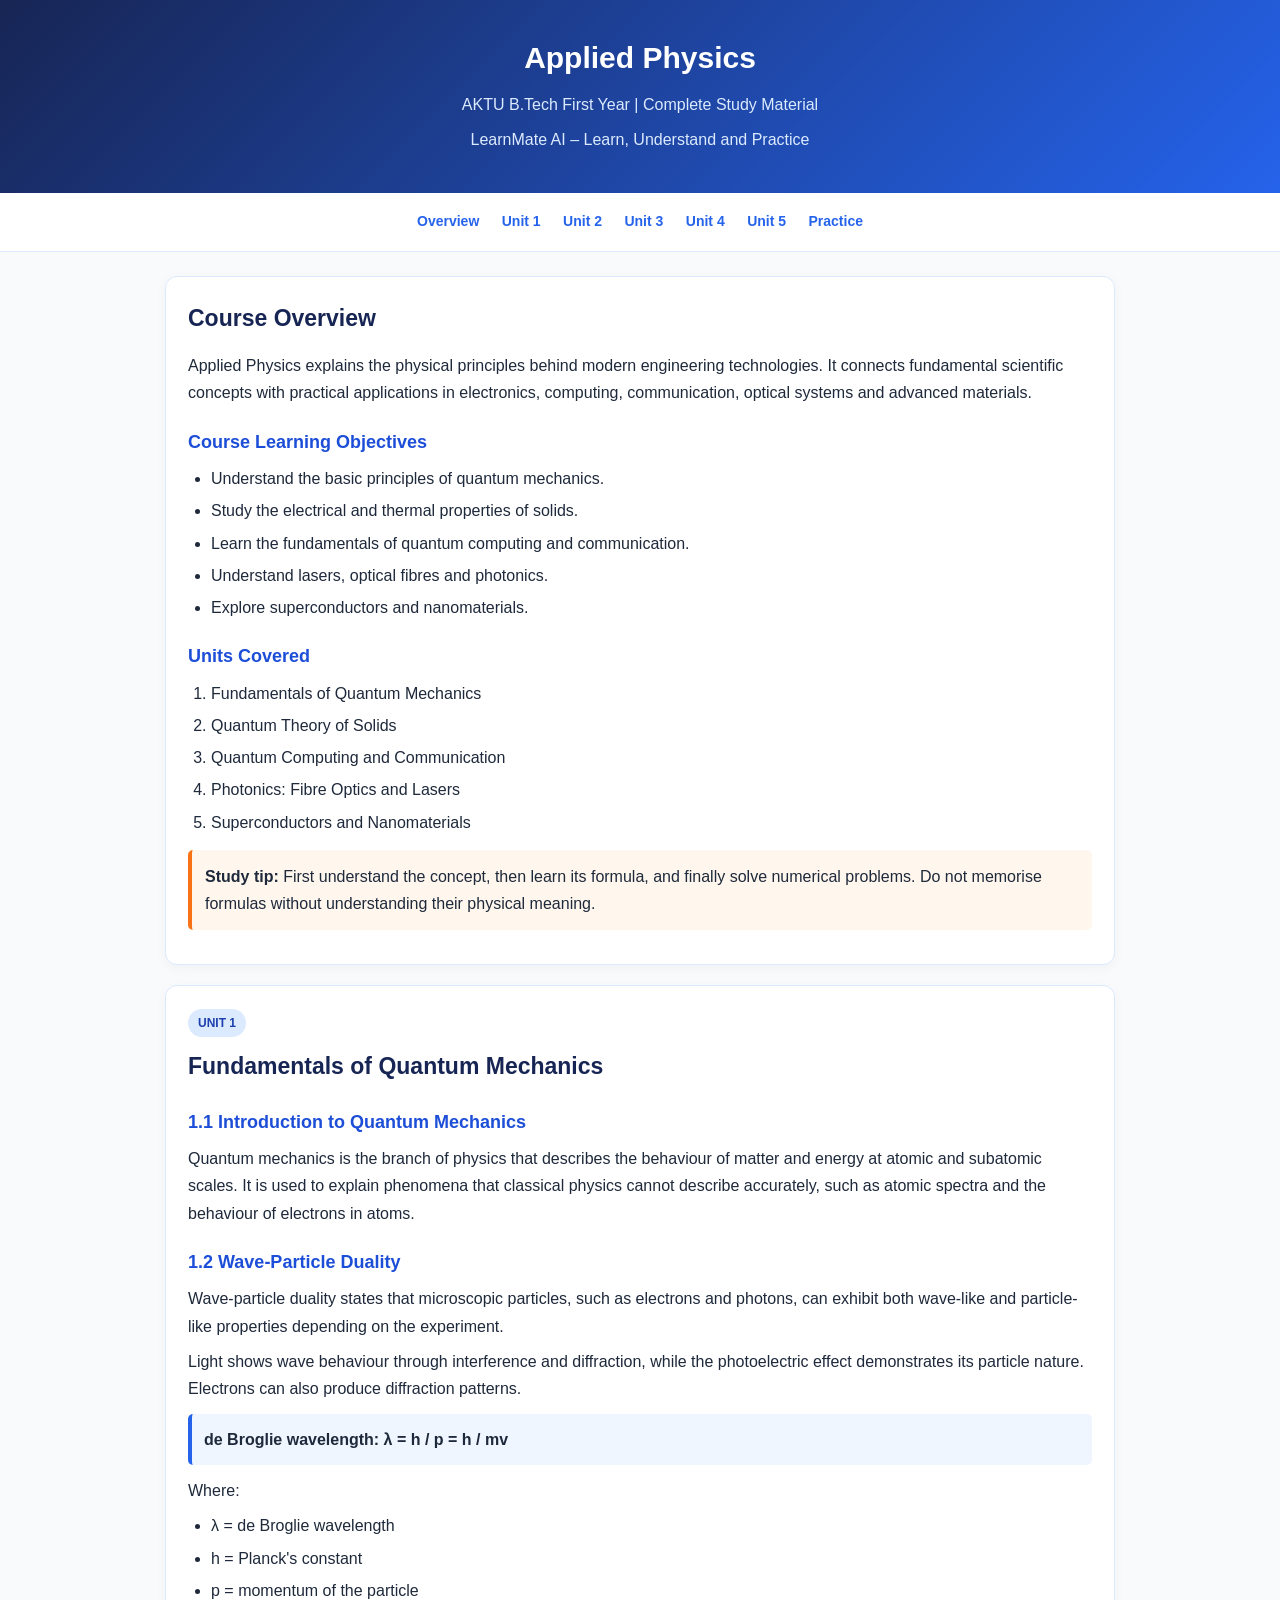
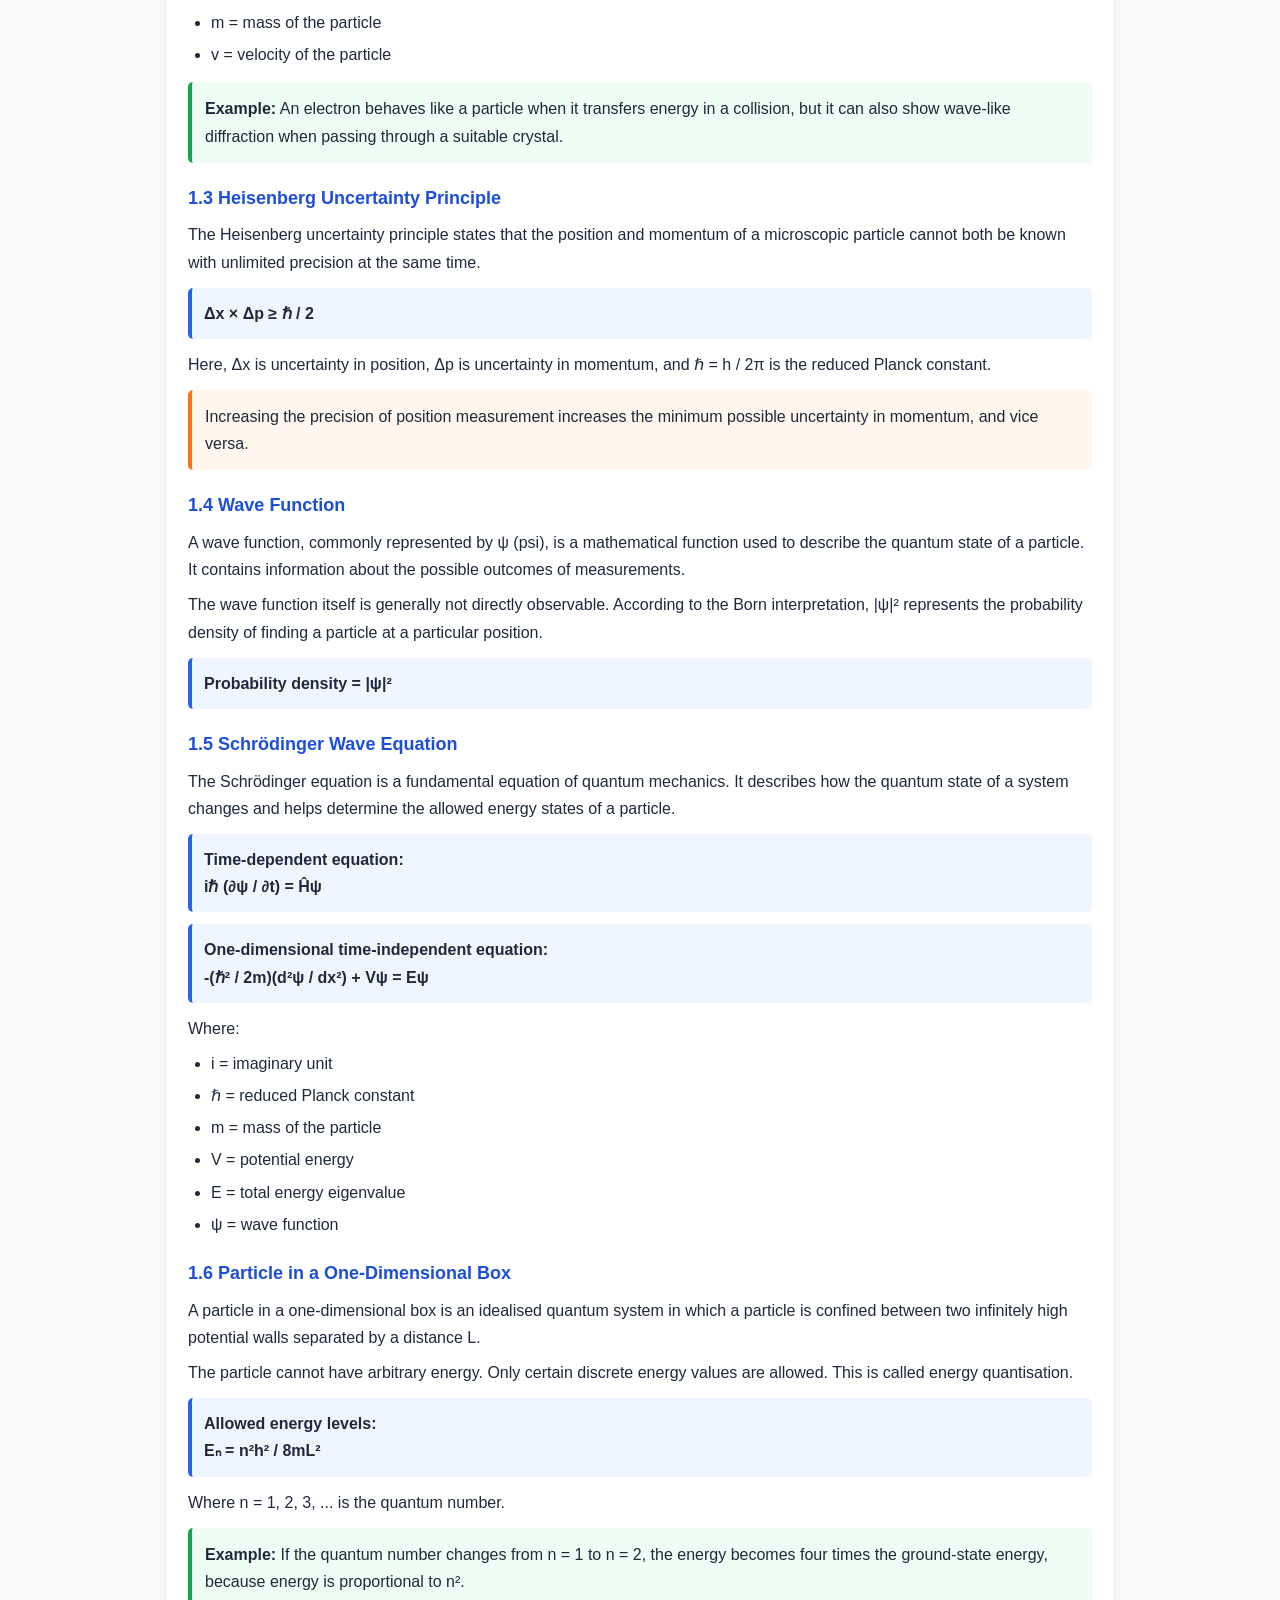
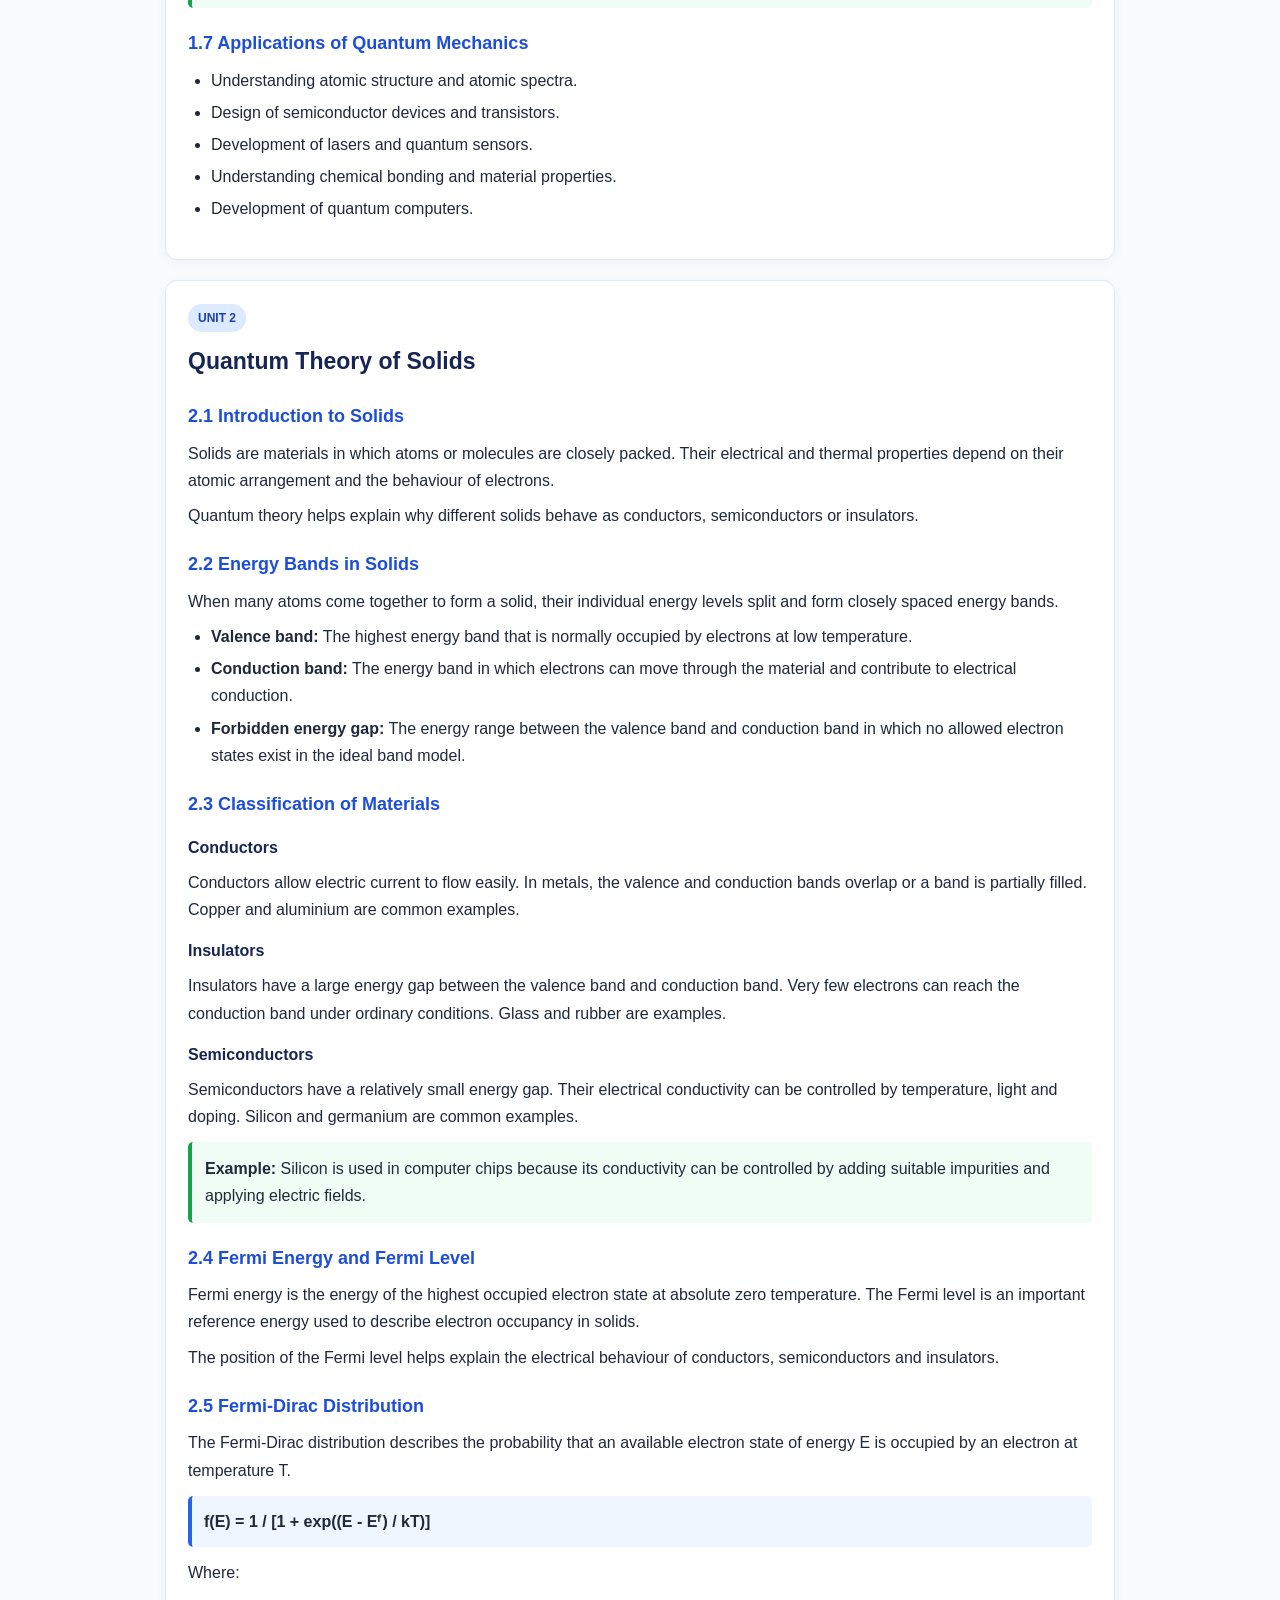
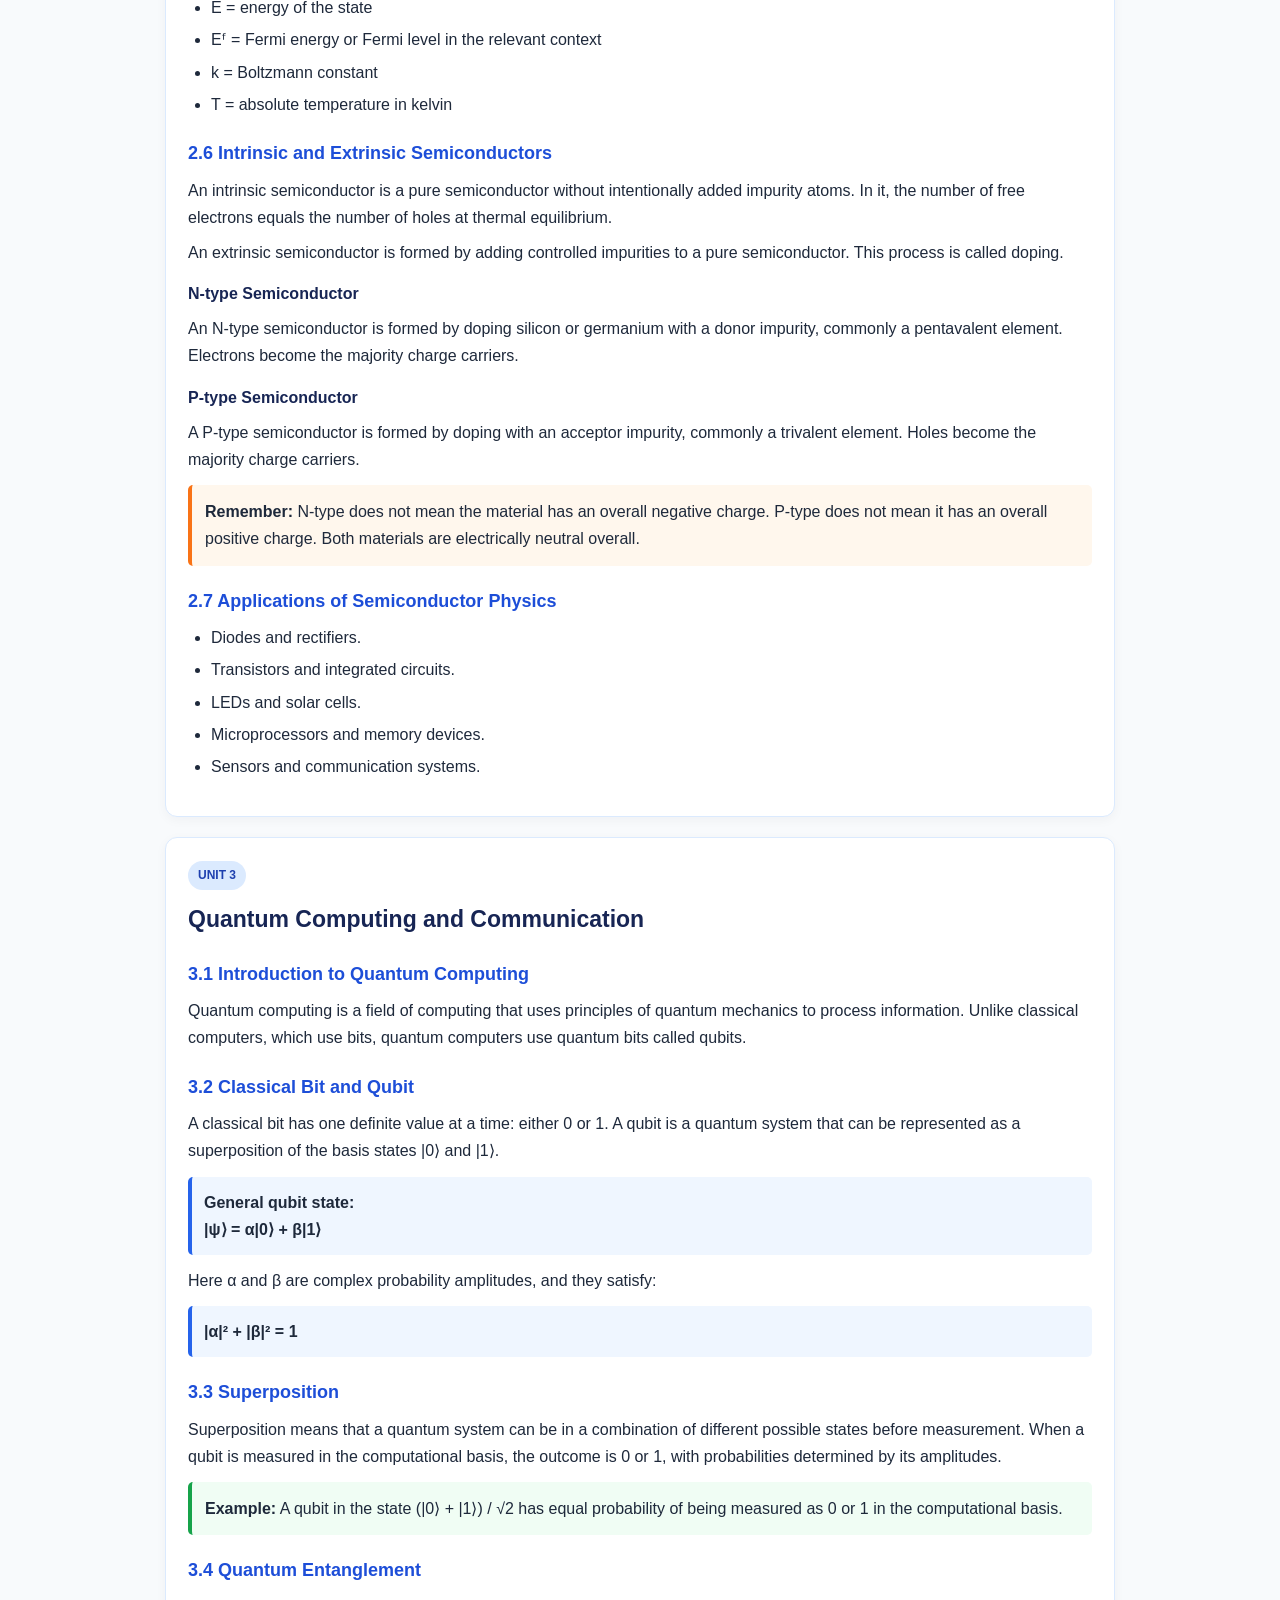
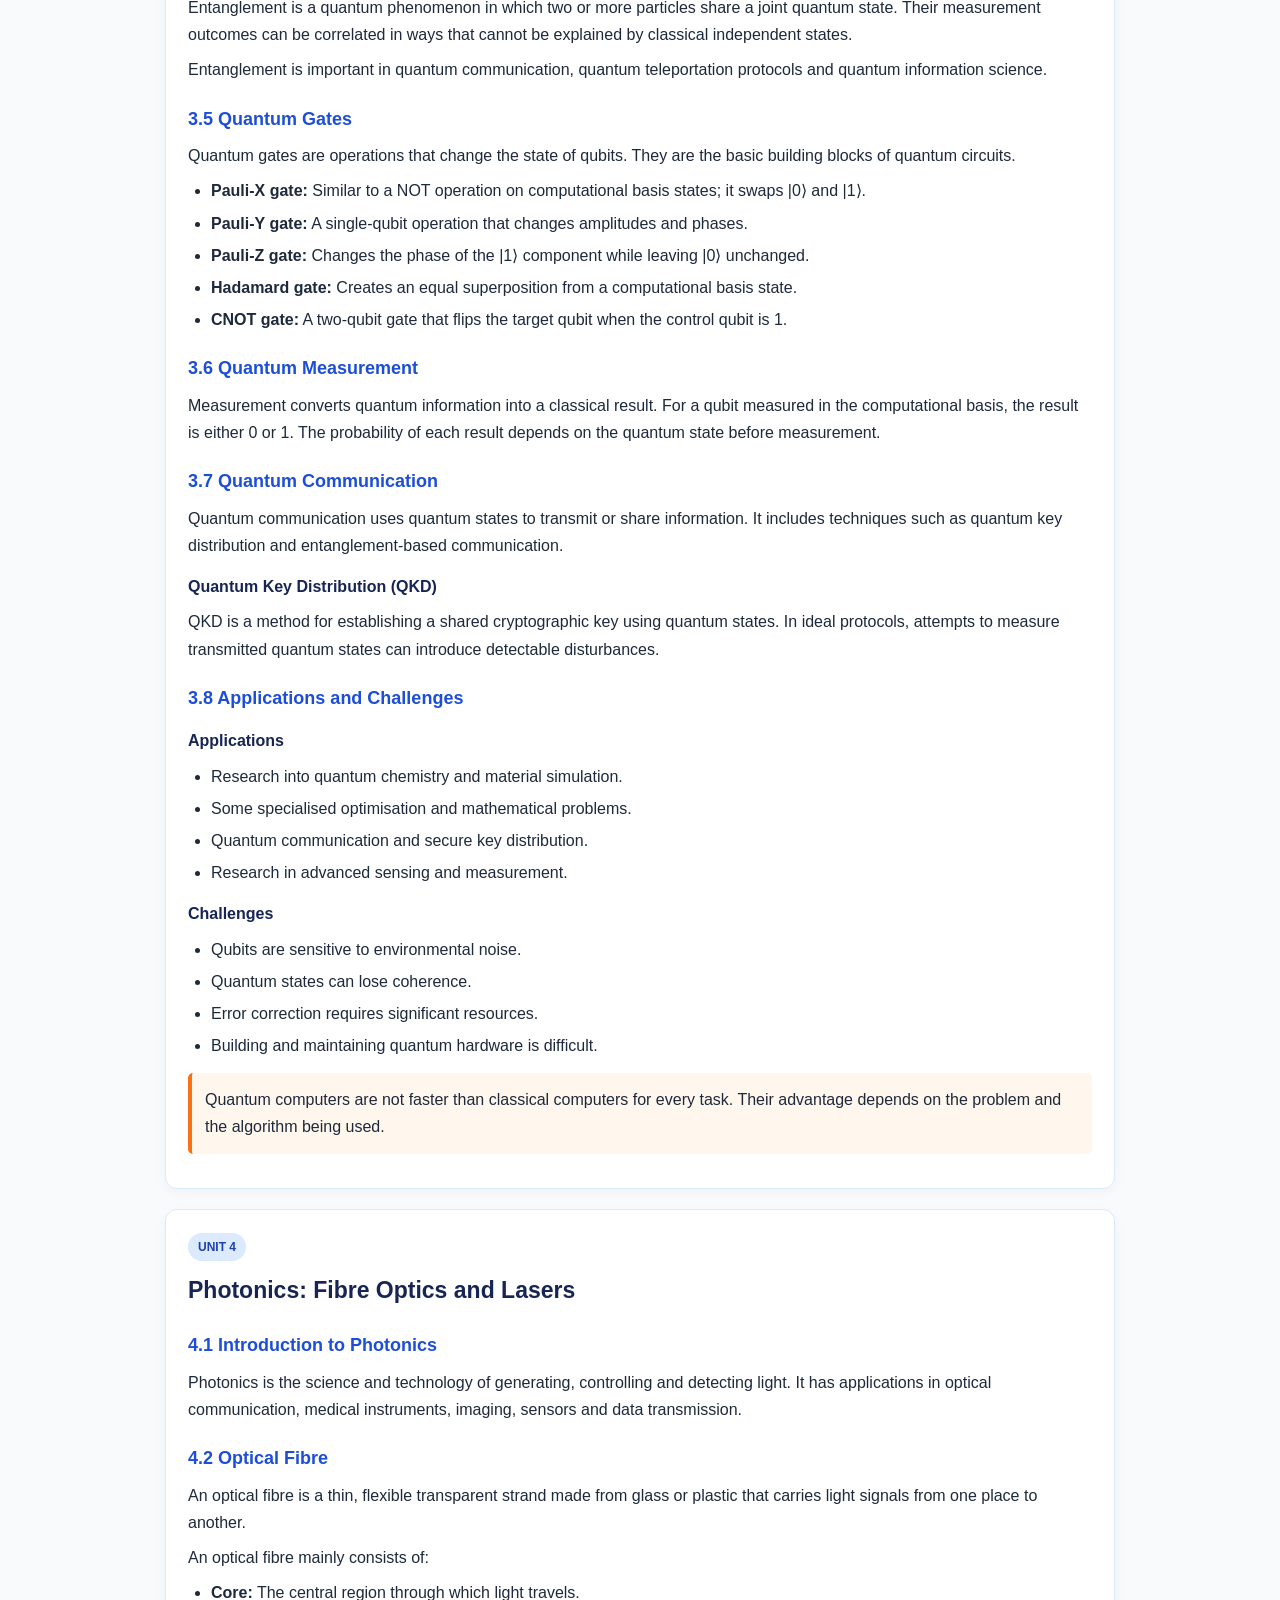
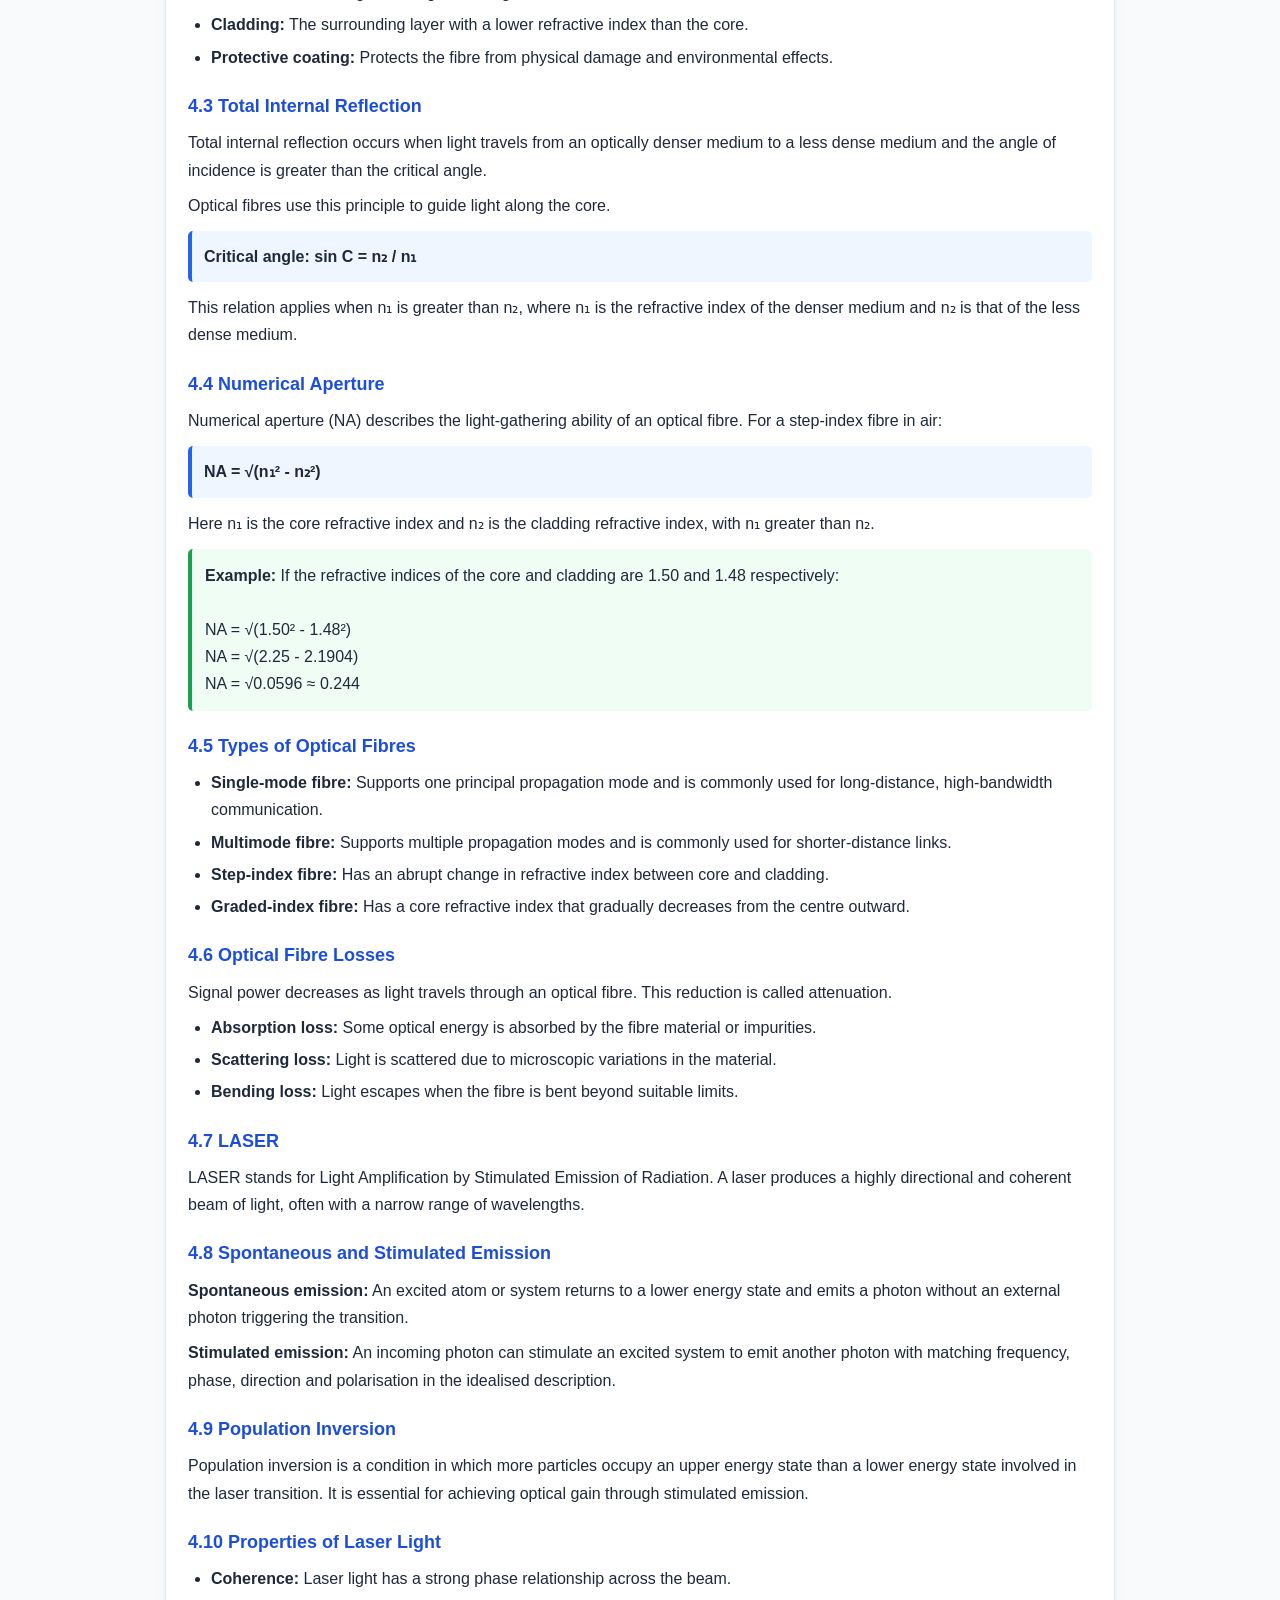
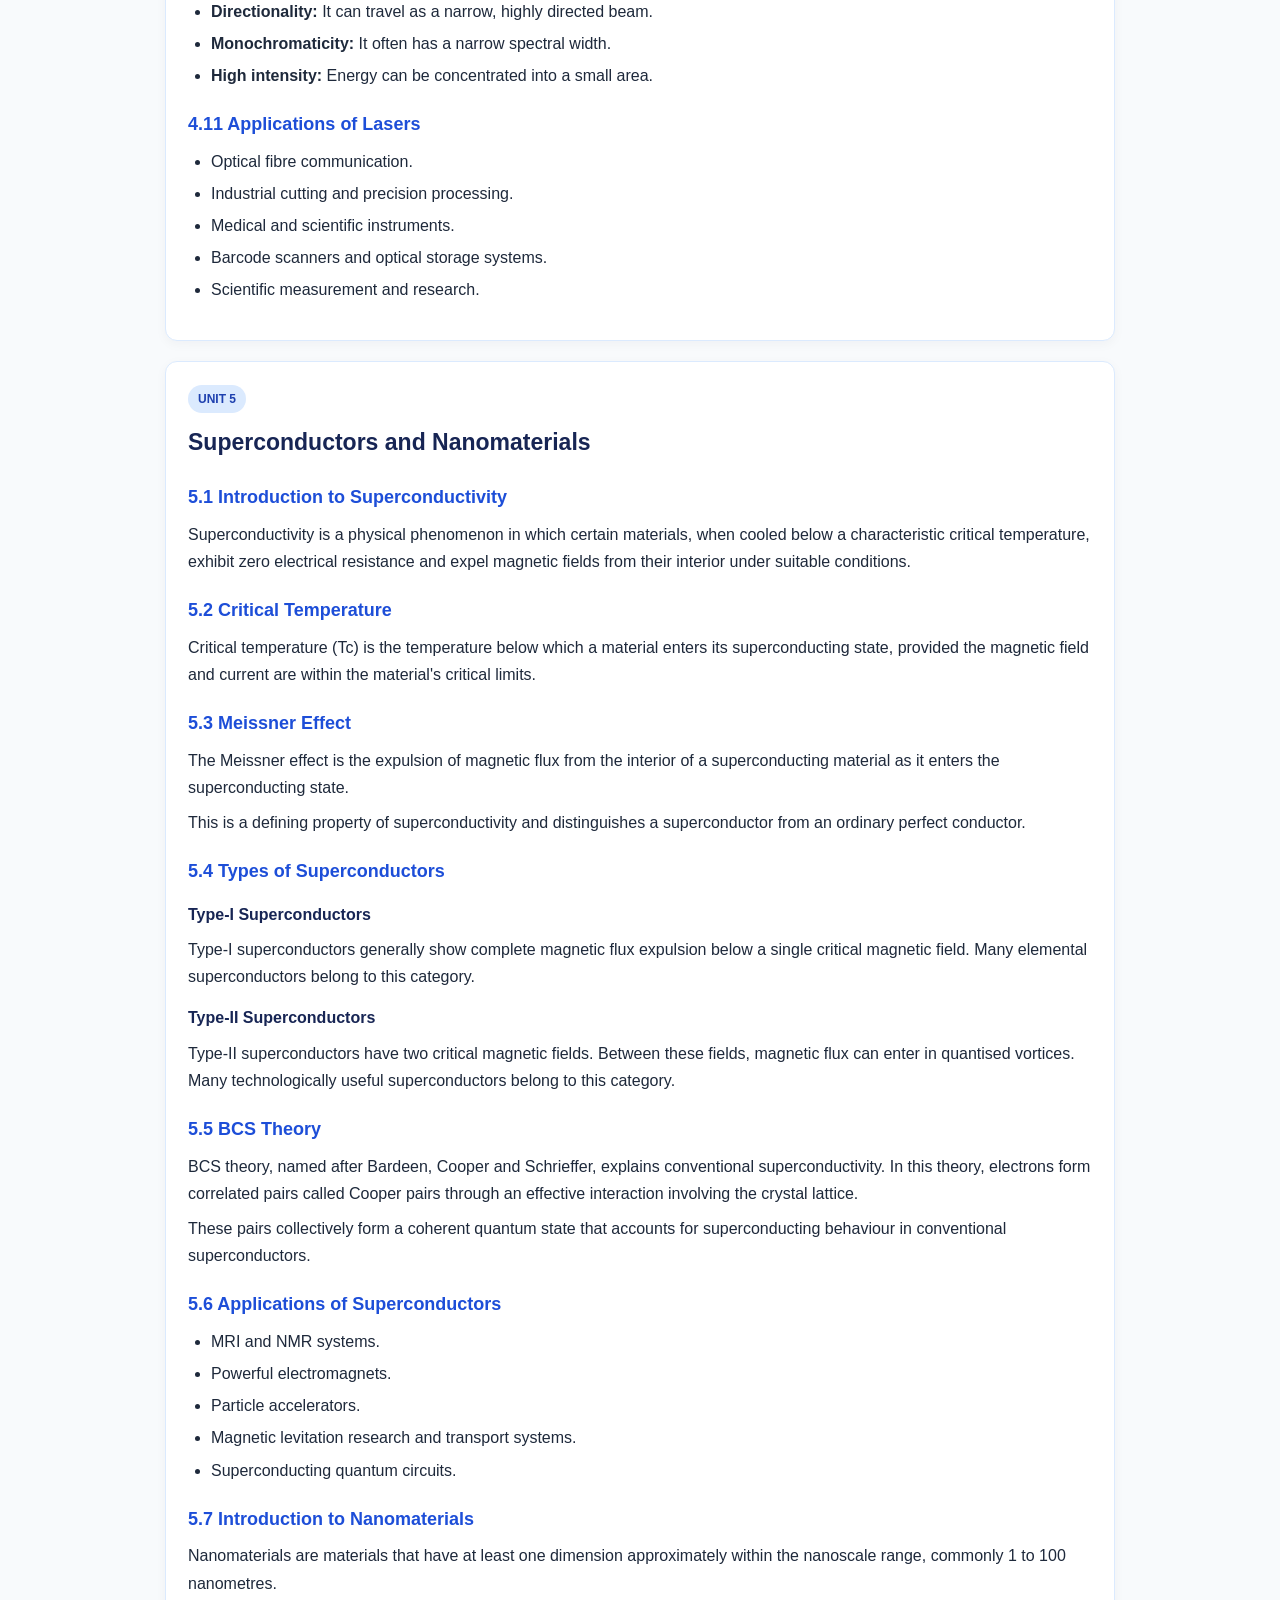
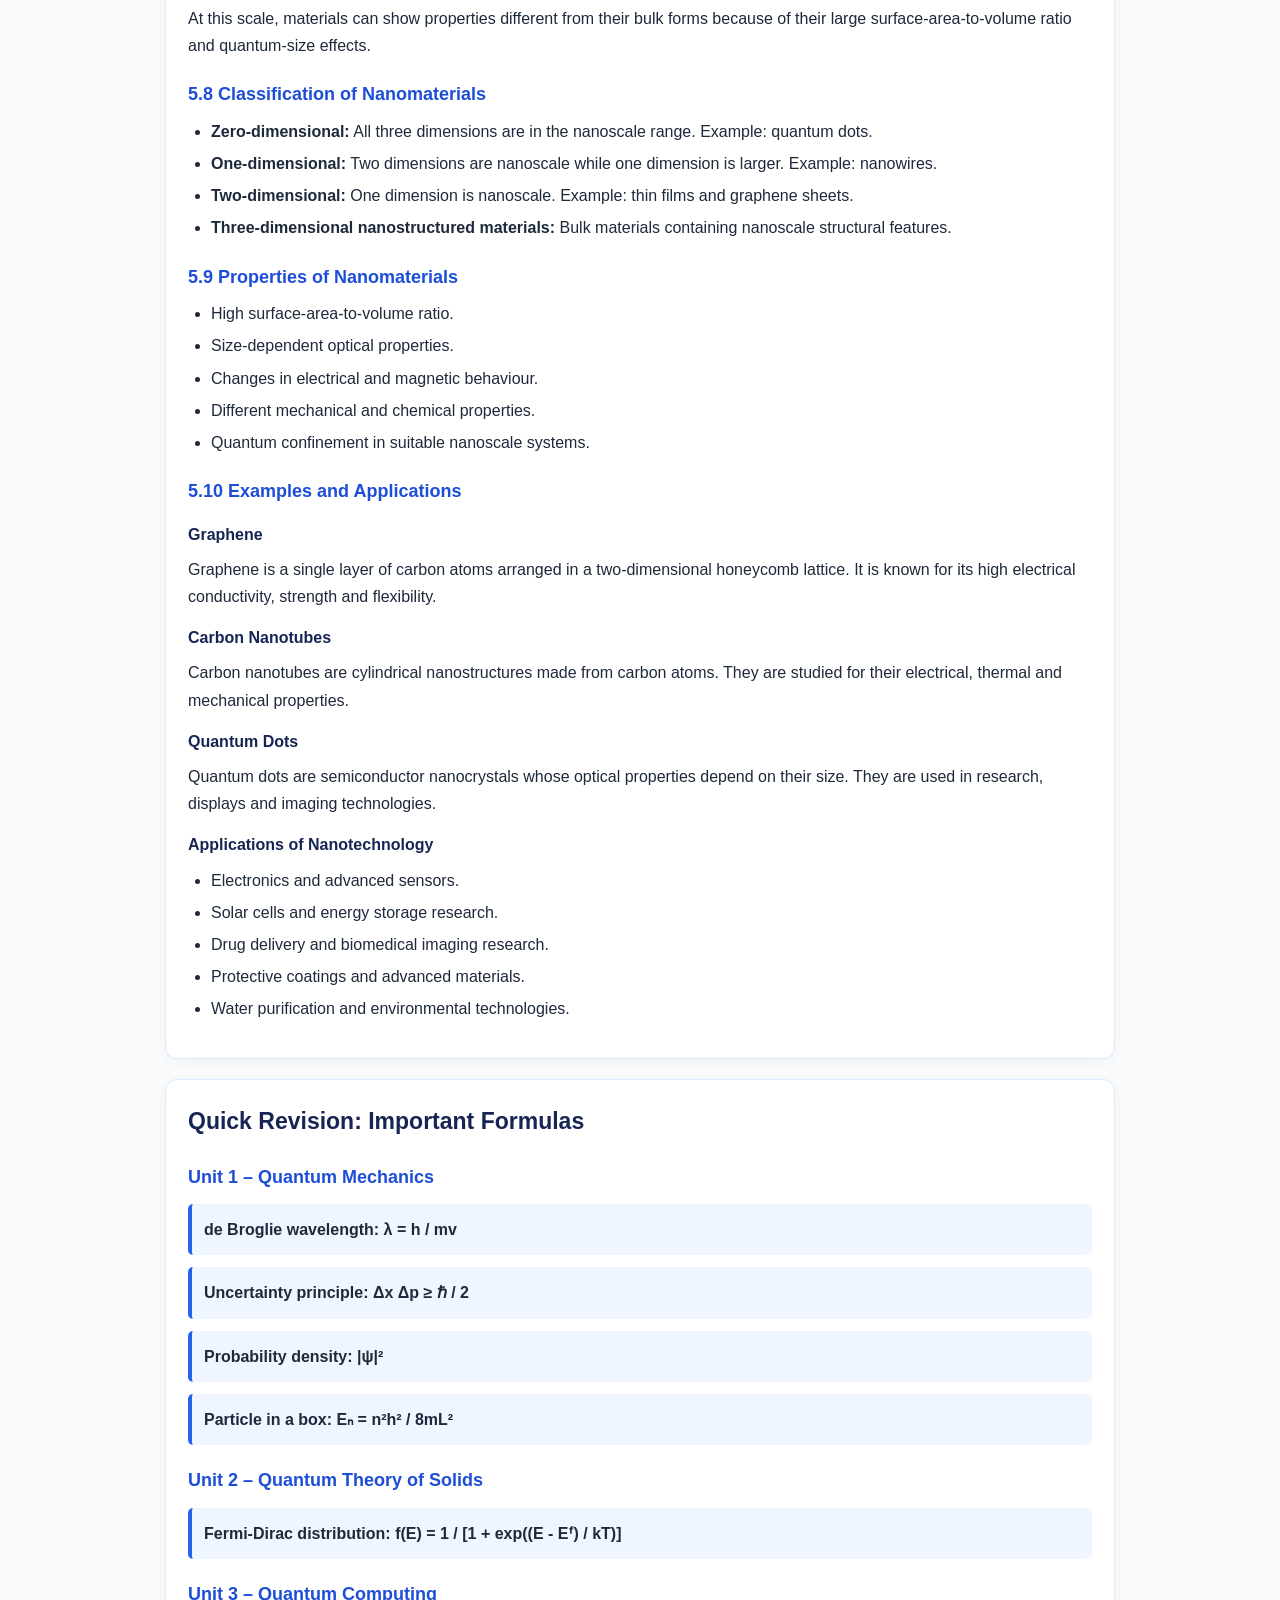
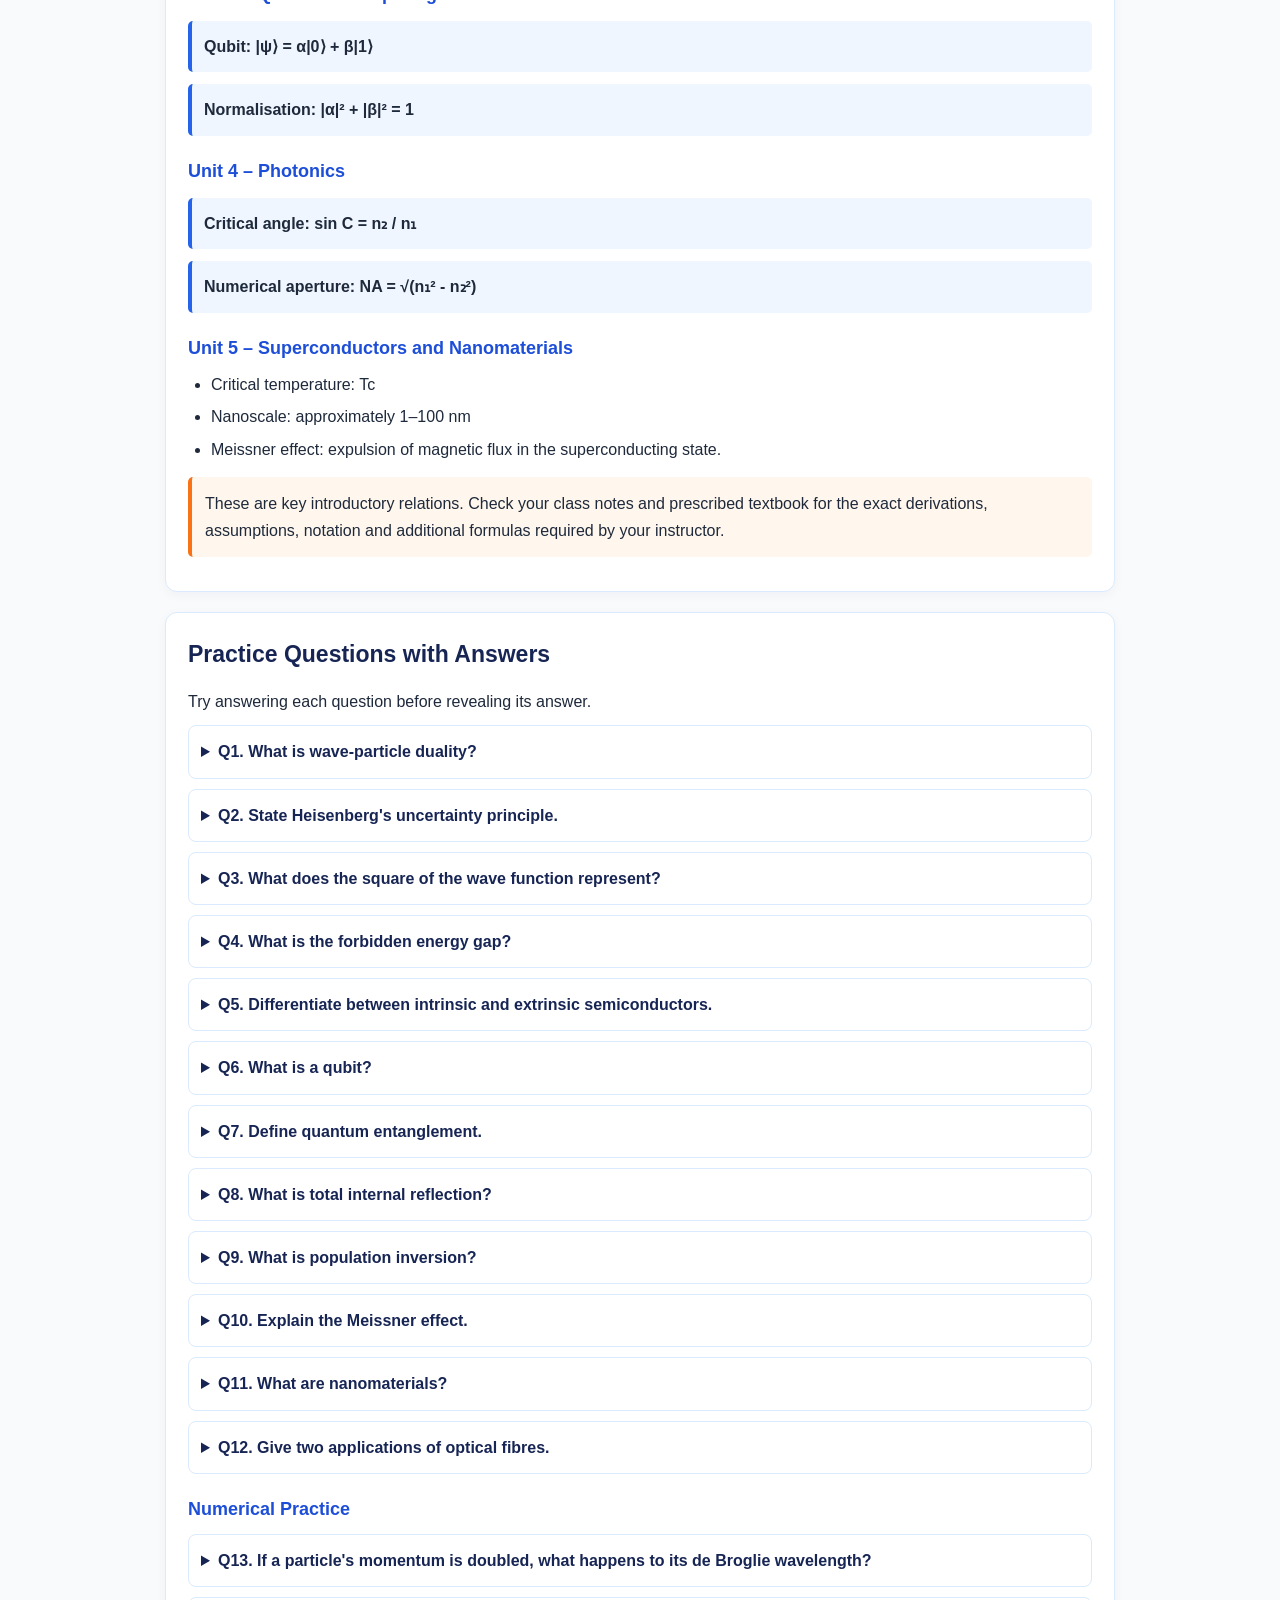
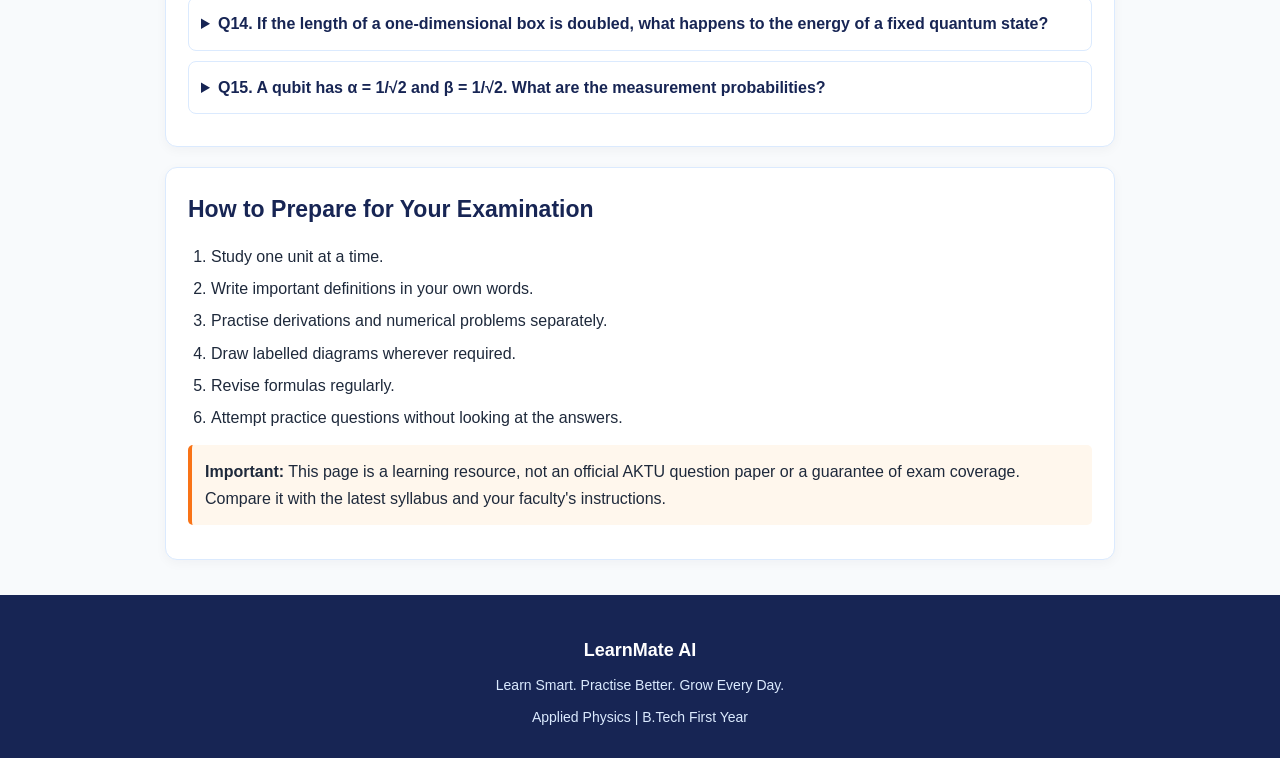
==== applied.physics.html @ 8aa753a4 "applied-physics.html" ====
<!DOCTYPE html>
<html lang="en">
<head>
<meta charset="UTF-8">
<meta name="viewport" content="width=device-width, initial-scale=1.0">
<meta name="description" content="Complete AKTU B.Tech Applied Physics study material for LearnMate AI.">
<title>Applied Physics | LearnMate AI</title>

<style>
:root {
  --primary: #2563eb;
  --dark: #172554;
  --light: #eff6ff;
  --text: #1e293b;
  --muted: #64748b;
  --border: #dbeafe;
  --white: #ffffff;
}

* {
  margin: 0;
  padding: 0;
  box-sizing: border-box;
}

body {
  font-family: Arial, Helvetica, sans-serif;
  background: #f8fafc;
  color: var(--text);
  line-height: 1.7;
}

header {
  background: linear-gradient(135deg, #172554, #2563eb);
  color: white;
  padding: 32px 18px;
  text-align: center;
}

header h1 {
  font-size: 30px;
  margin-bottom: 8px;
}

header p {
  color: #dbeafe;
}

nav {
  background: white;
  padding: 12px;
  text-align: center;
  border-bottom: 1px solid var(--border);
  position: sticky;
  top: 0;
  z-index: 10;
}

nav a {
  display: inline-block;
  color: var(--primary);
  text-decoration: none;
  font-weight: bold;
  margin: 5px 9px;
  font-size: 14px;
}

.container {
  width: 92%;
  max-width: 950px;
  margin: 24px auto;
}

.intro, .unit, .revision, .practice {
  background: white;
  padding: 22px;
  margin-bottom: 20px;
  border: 1px solid var(--border);
  border-radius: 12px;
  box-shadow: 0 3px 12px rgba(15, 23, 42, 0.04);
}

h2 {
  color: var(--dark);
  margin-bottom: 14px;
  font-size: 23px;
}

h3 {
  color: #1d4ed8;
  margin: 20px 0 8px;
  font-size: 18px;
}

h4 {
  color: var(--dark);
  margin: 14px 0 6px;
}

p {
  margin: 8px 0;
}

ul, ol {
  padding-left: 23px;
  margin: 8px 0 14px;
}

li {
  margin-bottom: 5px;
}

.formula {
  background: var(--light);
  border-left: 4px solid var(--primary);
  padding: 12px;
  margin: 12px 0;
  border-radius: 5px;
  font-weight: bold;
  overflow-wrap: anywhere;
}

.example {
  background: #f0fdf4;
  border-left: 4px solid #16a34a;
  padding: 13px;
  margin: 12px 0;
  border-radius: 5px;
}

.note {
  background: #fff7ed;
  border-left: 4px solid #f97316;
  padding: 13px;
  margin: 12px 0;
  border-radius: 5px;
}

.unit-tag {
  display: inline-block;
  background: #dbeafe;
  color: #1e40af;
  padding: 4px 10px;
  border-radius: 20px;
  font-size: 12px;
  font-weight: bold;
  margin-bottom: 10px;
}

details {
  border: 1px solid var(--border);
  border-radius: 8px;
  padding: 12px;
  margin: 10px 0;
  background: #fff;
}

summary {
  cursor: pointer;
  font-weight: bold;
  color: var(--dark);
}

button {
  background: var(--primary);
  color: white;
  border: none;
  padding: 10px 15px;
  border-radius: 7px;
  cursor: pointer;
  margin: 7px 0;
  font-weight: bold;
}

button:hover {
  background: #1d4ed8;
}

.answer {
  display: none;
  background: #f0fdf4;
  padding: 10px;
  border-radius: 6px;
  margin-top: 8px;
}

footer {
  background: var(--dark);
  color: white;
  text-align: center;
  padding: 20px;
  margin-top: 35px;
}

footer p {
  color: #dbeafe;
  font-size: 14px;
}

@media (max-width: 600px) {
  header h1 {
    font-size: 25px;
  }

  .container {
    width: 94%;
  }

  .intro, .unit, .revision, .practice {
    padding: 16px;
  }

  h2 {
    font-size: 20px;
  }

  nav a {
    font-size: 12px;
    margin: 4px;
  }
}
</style>
</head>

<body>

<header>
  <h1>Applied Physics</h1>
  <p>AKTU B.Tech First Year | Complete Study Material</p>
  <p>LearnMate AI – Learn, Understand and Practice</p>
</header>

<nav>
  <a href="#overview">Overview</a>
  <a href="#unit1">Unit 1</a>
  <a href="#unit2">Unit 2</a>
  <a href="#unit3">Unit 3</a>
  <a href="#unit4">Unit 4</a>
  <a href="#unit5">Unit 5</a>
  <a href="#practice">Practice</a>
</nav>

<main class="container">

<section class="intro" id="overview">
  <h2>Course Overview</h2>
  <p>
    Applied Physics explains the physical principles behind modern
    engineering technologies. It connects fundamental scientific
    concepts with practical applications in electronics, computing,
    communication, optical systems and advanced materials.
  </p>

  <h3>Course Learning Objectives</h3>
  <ul>
    <li>Understand the basic principles of quantum mechanics.</li>
    <li>Study the electrical and thermal properties of solids.</li>
    <li>Learn the fundamentals of quantum computing and communication.</li>
    <li>Understand lasers, optical fibres and photonics.</li>
    <li>Explore superconductors and nanomaterials.</li>
  </ul>

  <h3>Units Covered</h3>
  <ol>
    <li>Fundamentals of Quantum Mechanics</li>
    <li>Quantum Theory of Solids</li>
    <li>Quantum Computing and Communication</li>
    <li>Photonics: Fibre Optics and Lasers</li>
    <li>Superconductors and Nanomaterials</li>
  </ol>

  <div class="note">
    <strong>Study tip:</strong> First understand the concept, then learn
    its formula, and finally solve numerical problems. Do not memorise
    formulas without understanding their physical meaning.
  </div>
</section>

<!-- UNIT 1 -->
<section class="unit" id="unit1">
  <span class="unit-tag">UNIT 1</span>
  <h2>Fundamentals of Quantum Mechanics</h2>

  <h3>1.1 Introduction to Quantum Mechanics</h3>
  <p>
    Quantum mechanics is the branch of physics that describes the
    behaviour of matter and energy at atomic and subatomic scales.
    It is used to explain phenomena that classical physics cannot
    describe accurately, such as atomic spectra and the behaviour
    of electrons in atoms.
  </p>

  <h3>1.2 Wave-Particle Duality</h3>
  <p>
    Wave-particle duality states that microscopic particles, such as
    electrons and photons, can exhibit both wave-like and particle-like
    properties depending on the experiment.
  </p>
  <p>
    Light shows wave behaviour through interference and diffraction,
    while the photoelectric effect demonstrates its particle nature.
    Electrons can also produce diffraction patterns.
  </p>

  <div class="formula">
    de Broglie wavelength: λ = h / p = h / mv
  </div>
  <p>Where:</p>
  <ul>
    <li>λ = de Broglie wavelength</li>
    <li>h = Planck's constant</li>
    <li>p = momentum of the particle</li>
    <li>m = mass of the particle</li>
    <li>v = velocity of the particle</li>
  </ul>

  <div class="example">
    <strong>Example:</strong> An electron behaves like a particle when
    it transfers energy in a collision, but it can also show wave-like
    diffraction when passing through a suitable crystal.
  </div>

  <h3>1.3 Heisenberg Uncertainty Principle</h3>
  <p>
    The Heisenberg uncertainty principle states that the position and
    momentum of a microscopic particle cannot both be known with
    unlimited precision at the same time.
  </p>

  <div class="formula">
    Δx × Δp ≥ ℏ / 2
  </div>
  <p>
    Here, Δx is uncertainty in position, Δp is uncertainty in momentum,
    and ℏ = h / 2π is the reduced Planck constant.
  </p>

  <div class="note">
    Increasing the precision of position measurement increases the
    minimum possible uncertainty in momentum, and vice versa.
  </div>

  <h3>1.4 Wave Function</h3>
  <p>
    A wave function, commonly represented by ψ (psi), is a mathematical
    function used to describe the quantum state of a particle.
    It contains information about the possible outcomes of measurements.
  </p>
  <p>
    The wave function itself is generally not directly observable.
    According to the Born interpretation, |ψ|² represents the
    probability density of finding a particle at a particular position.
  </p>

  <div class="formula">
    Probability density = |ψ|²
  </div>

  <h3>1.5 Schrödinger Wave Equation</h3>
  <p>
    The Schrödinger equation is a fundamental equation of quantum
    mechanics. It describes how the quantum state of a system changes
    and helps determine the allowed energy states of a particle.
  </p>

  <div class="formula">
    Time-dependent equation:<br>
    iℏ (∂ψ / ∂t) = Ĥψ
  </div>

  <div class="formula">
    One-dimensional time-independent equation:<br>
    -(ℏ² / 2m)(d²ψ / dx²) + Vψ = Eψ
  </div>

  <p>Where:</p>
  <ul>
    <li>i = imaginary unit</li>
    <li>ℏ = reduced Planck constant</li>
    <li>m = mass of the particle</li>
    <li>V = potential energy</li>
    <li>E = total energy eigenvalue</li>
    <li>ψ = wave function</li>
  </ul>

  <h3>1.6 Particle in a One-Dimensional Box</h3>
  <p>
    A particle in a one-dimensional box is an idealised quantum system
    in which a particle is confined between two infinitely high
    potential walls separated by a distance L.
  </p>
  <p>
    The particle cannot have arbitrary energy. Only certain discrete
    energy values are allowed. This is called energy quantisation.
  </p>

  <div class="formula">
    Allowed energy levels:<br>
    Eₙ = n²h² / 8mL²
  </div>
  <p>Where n = 1, 2, 3, ... is the quantum number.</p>

  <div class="example">
    <strong>Example:</strong> If the quantum number changes from n = 1
    to n = 2, the energy becomes four times the ground-state energy,
    because energy is proportional to n².
  </div>

  <h3>1.7 Applications of Quantum Mechanics</h3>
  <ul>
    <li>Understanding atomic structure and atomic spectra.</li>
    <li>Design of semiconductor devices and transistors.</li>
    <li>Development of lasers and quantum sensors.</li>
    <li>Understanding chemical bonding and material properties.</li>
    <li>Development of quantum computers.</li>
  </ul>
</section>

<!-- UNIT 2 -->
<section class="unit" id="unit2">
  <span class="unit-tag">UNIT 2</span>
  <h2>Quantum Theory of Solids</h2>

  <h3>2.1 Introduction to Solids</h3>
  <p>
    Solids are materials in which atoms or molecules are closely packed.
    Their electrical and thermal properties depend on their atomic
    arrangement and the behaviour of electrons.
  </p>
  <p>
    Quantum theory helps explain why different solids behave as
    conductors, semiconductors or insulators.
  </p>

  <h3>2.2 Energy Bands in Solids</h3>
  <p>
    When many atoms come together to form a solid, their individual
    energy levels split and form closely spaced energy bands.
  </p>
  <ul>
    <li><strong>Valence band:</strong> The highest energy band that is
      normally occupied by electrons at low temperature.</li>
    <li><strong>Conduction band:</strong> The energy band in which
      electrons can move through the material and contribute to
      electrical conduction.</li>
    <li><strong>Forbidden energy gap:</strong> The energy range between
      the valence band and conduction band in which no allowed electron
      states exist in the ideal band model.</li>
  </ul>

  <h3>2.3 Classification of Materials</h3>
  <h4>Conductors</h4>
  <p>
    Conductors allow electric current to flow easily. In metals,
    the valence and conduction bands overlap or a band is partially
    filled. Copper and aluminium are common examples.
  </p>

  <h4>Insulators</h4>
  <p>
    Insulators have a large energy gap between the valence band and
    conduction band. Very few electrons can reach the conduction band
    under ordinary conditions. Glass and rubber are examples.
  </p>

  <h4>Semiconductors</h4>
  <p>
    Semiconductors have a relatively small energy gap. Their electrical
    conductivity can be controlled by temperature, light and doping.
    Silicon and germanium are common examples.
  </p>

  <div class="example">
    <strong>Example:</strong> Silicon is used in computer chips because
    its conductivity can be controlled by adding suitable impurities
    and applying electric fields.
  </div>

  <h3>2.4 Fermi Energy and Fermi Level</h3>
  <p>
    Fermi energy is the energy of the highest occupied electron state
    at absolute zero temperature. The Fermi level is an important
    reference energy used to describe electron occupancy in solids.
  </p>
  <p>
    The position of the Fermi level helps explain the electrical
    behaviour of conductors, semiconductors and insulators.
  </p>

  <h3>2.5 Fermi-Dirac Distribution</h3>
  <p>
    The Fermi-Dirac distribution describes the probability that an
    available electron state of energy E is occupied by an electron
    at temperature T.
  </p>

  <div class="formula">
    f(E) = 1 / [1 + exp((E - Eᶠ) / kT)]
  </div>
  <p>Where:</p>
  <ul>
    <li>E = energy of the state</li>
    <li>Eᶠ = Fermi energy or Fermi level in the relevant context</li>
    <li>k = Boltzmann constant</li>
    <li>T = absolute temperature in kelvin</li>
  </ul>

  <h3>2.6 Intrinsic and Extrinsic Semiconductors</h3>
  <p>
    An intrinsic semiconductor is a pure semiconductor without
    intentionally added impurity atoms. In it, the number of free
    electrons equals the number of holes at thermal equilibrium.
  </p>
  <p>
    An extrinsic semiconductor is formed by adding controlled
    impurities to a pure semiconductor. This process is called doping.
  </p>

  <h4>N-type Semiconductor</h4>
  <p>
    An N-type semiconductor is formed by doping silicon or germanium
    with a donor impurity, commonly a pentavalent element. Electrons
    become the majority charge carriers.
  </p>

  <h4>P-type Semiconductor</h4>
  <p>
    A P-type semiconductor is formed by doping with an acceptor
    impurity, commonly a trivalent element. Holes become the majority
    charge carriers.
  </p>

  <div class="note">
    <strong>Remember:</strong> N-type does not mean the material has
    an overall negative charge. P-type does not mean it has an overall
    positive charge. Both materials are electrically neutral overall.
  </div>

  <h3>2.7 Applications of Semiconductor Physics</h3>
  <ul>
    <li>Diodes and rectifiers.</li>
    <li>Transistors and integrated circuits.</li>
    <li>LEDs and solar cells.</li>
    <li>Microprocessors and memory devices.</li>
    <li>Sensors and communication systems.</li>
  </ul>
</section>

<!-- UNIT 3 -->
<section class="unit" id="unit3">
  <span class="unit-tag">UNIT 3</span>
  <h2>Quantum Computing and Communication</h2>

  <h3>3.1 Introduction to Quantum Computing</h3>
  <p>
    Quantum computing is a field of computing that uses principles
    of quantum mechanics to process information. Unlike classical
    computers, which use bits, quantum computers use quantum bits
    called qubits.
  </p>

  <h3>3.2 Classical Bit and Qubit</h3>
  <p>
    A classical bit has one definite value at a time: either 0 or 1.
    A qubit is a quantum system that can be represented as a
    superposition of the basis states |0⟩ and |1⟩.
  </p>

  <div class="formula">
    General qubit state:<br>
    |ψ⟩ = α|0⟩ + β|1⟩
  </div>
  <p>
    Here α and β are complex probability amplitudes, and they satisfy:
  </p>
  <div class="formula">
    |α|² + |β|² = 1
  </div>

  <h3>3.3 Superposition</h3>
  <p>
    Superposition means that a quantum system can be in a combination
    of different possible states before measurement. When a qubit is
    measured in the computational basis, the outcome is 0 or 1, with
    probabilities determined by its amplitudes.
  </p>

  <div class="example">
    <strong>Example:</strong> A qubit in the state
    (|0⟩ + |1⟩) / √2 has equal probability of being measured as 0 or 1
    in the computational basis.
  </div>

  <h3>3.4 Quantum Entanglement</h3>
  <p>
    Entanglement is a quantum phenomenon in which two or more particles
    share a joint quantum state. Their measurement outcomes can be
    correlated in ways that cannot be explained by classical
    independent states.
  </p>
  <p>
    Entanglement is important in quantum communication, quantum
    teleportation protocols and quantum information science.
  </p>

  <h3>3.5 Quantum Gates</h3>
  <p>
    Quantum gates are operations that change the state of qubits.
    They are the basic building blocks of quantum circuits.
  </p>
  <ul>
    <li><strong>Pauli-X gate:</strong> Similar to a NOT operation on
      computational basis states; it swaps |0⟩ and |1⟩.</li>
    <li><strong>Pauli-Y gate:</strong> A single-qubit operation that
      changes amplitudes and phases.</li>
    <li><strong>Pauli-Z gate:</strong> Changes the phase of the |1⟩
      component while leaving |0⟩ unchanged.</li>
    <li><strong>Hadamard gate:</strong> Creates an equal superposition
      from a computational basis state.</li>
    <li><strong>CNOT gate:</strong> A two-qubit gate that flips the
      target qubit when the control qubit is 1.</li>
  </ul>

  <h3>3.6 Quantum Measurement</h3>
  <p>
    Measurement converts quantum information into a classical result.
    For a qubit measured in the computational basis, the result is
    either 0 or 1. The probability of each result depends on the
    quantum state before measurement.
  </p>

  <h3>3.7 Quantum Communication</h3>
  <p>
    Quantum communication uses quantum states to transmit or share
    information. It includes techniques such as quantum key
    distribution and entanglement-based communication.
  </p>

  <h4>Quantum Key Distribution (QKD)</h4>
  <p>
    QKD is a method for establishing a shared cryptographic key using
    quantum states. In ideal protocols, attempts to measure transmitted
    quantum states can introduce detectable disturbances.
  </p>

  <h3>3.8 Applications and Challenges</h3>
  <h4>Applications</h4>
  <ul>
    <li>Research into quantum chemistry and material simulation.</li>
    <li>Some specialised optimisation and mathematical problems.</li>
    <li>Quantum communication and secure key distribution.</li>
    <li>Research in advanced sensing and measurement.</li>
  </ul>

  <h4>Challenges</h4>
  <ul>
    <li>Qubits are sensitive to environmental noise.</li>
    <li>Quantum states can lose coherence.</li>
    <li>Error correction requires significant resources.</li>
    <li>Building and maintaining quantum hardware is difficult.</li>
  </ul>

  <div class="note">
    Quantum computers are not faster than classical computers for
    every task. Their advantage depends on the problem and the
    algorithm being used.
  </div>
</section>

<!-- UNIT 4 -->
<section class="unit" id="unit4">
  <span class="unit-tag">UNIT 4</span>
  <h2>Photonics: Fibre Optics and Lasers</h2>

  <h3>4.1 Introduction to Photonics</h3>
  <p>
    Photonics is the science and technology of generating, controlling
    and detecting light. It has applications in optical communication,
    medical instruments, imaging, sensors and data transmission.
  </p>

  <h3>4.2 Optical Fibre</h3>
  <p>
    An optical fibre is a thin, flexible transparent strand made from
    glass or plastic that carries light signals from one place to
    another.
  </p>
  <p>An optical fibre mainly consists of:</p>
  <ul>
    <li><strong>Core:</strong> The central region through which light
      travels.</li>
    <li><strong>Cladding:</strong> The surrounding layer with a lower
      refractive index than the core.</li>
    <li><strong>Protective coating:</strong> Protects the fibre from
      physical damage and environmental effects.</li>
  </ul>

  <h3>4.3 Total Internal Reflection</h3>
  <p>
    Total internal reflection occurs when light travels from an
    optically denser medium to a less dense medium and the angle of
    incidence is greater than the critical angle.
  </p>
  <p>
    Optical fibres use this principle to guide light along the core.
  </p>

  <div class="formula">
    Critical angle: sin C = n₂ / n₁
  </div>
  <p>
    This relation applies when n₁ is greater than n₂, where n₁ is the
    refractive index of the denser medium and n₂ is that of the
    less dense medium.
  </p>

  <h3>4.4 Numerical Aperture</h3>
  <p>
    Numerical aperture (NA) describes the light-gathering ability of
    an optical fibre. For a step-index fibre in air:
  </p>

  <div class="formula">
    NA = √(n₁² - n₂²)
  </div>
  <p>
    Here n₁ is the core refractive index and n₂ is the cladding
    refractive index, with n₁ greater than n₂.
  </p>

  <div class="example">
    <strong>Example:</strong> If the refractive indices of the core
    and cladding are 1.50 and 1.48 respectively:
    <br><br>
    NA = √(1.50² - 1.48²)
    <br>
    NA = √(2.25 - 2.1904)
    <br>
    NA = √0.0596 ≈ 0.244
  </div>

  <h3>4.5 Types of Optical Fibres</h3>
  <ul>
    <li><strong>Single-mode fibre:</strong> Supports one principal
      propagation mode and is commonly used for long-distance,
      high-bandwidth communication.</li>
    <li><strong>Multimode fibre:</strong> Supports multiple propagation
      modes and is commonly used for shorter-distance links.</li>
    <li><strong>Step-index fibre:</strong> Has an abrupt change in
      refractive index between core and cladding.</li>
    <li><strong>Graded-index fibre:</strong> Has a core refractive
      index that gradually decreases from the centre outward.</li>
  </ul>

  <h3>4.6 Optical Fibre Losses</h3>
  <p>
    Signal power decreases as light travels through an optical fibre.
    This reduction is called attenuation.
  </p>
  <ul>
    <li><strong>Absorption loss:</strong> Some optical energy is
      absorbed by the fibre material or impurities.</li>
    <li><strong>Scattering loss:</strong> Light is scattered due to
      microscopic variations in the material.</li>
    <li><strong>Bending loss:</strong> Light escapes when the fibre
      is bent beyond suitable limits.</li>
  </ul>

  <h3>4.7 LASER</h3>
  <p>
    LASER stands for Light Amplification by Stimulated Emission of
    Radiation. A laser produces a highly directional and coherent
    beam of light, often with a narrow range of wavelengths.
  </p>

  <h3>4.8 Spontaneous and Stimulated Emission</h3>
  <p>
    <strong>Spontaneous emission:</strong> An excited atom or system
    returns to a lower energy state and emits a photon without an
    external photon triggering the transition.
  </p>
  <p>
    <strong>Stimulated emission:</strong> An incoming photon can
    stimulate an excited system to emit another photon with matching
    frequency, phase, direction and polarisation in the idealised
    description.
  </p>

  <h3>4.9 Population Inversion</h3>
  <p>
    Population inversion is a condition in which more particles occupy
    an upper energy state than a lower energy state involved in the
    laser transition. It is essential for achieving optical gain
    through stimulated emission.
  </p>

  <h3>4.10 Properties of Laser Light</h3>
  <ul>
    <li><strong>Coherence:</strong> Laser light has a strong phase
      relationship across the beam.</li>
    <li><strong>Directionality:</strong> It can travel as a narrow,
      highly directed beam.</li>
    <li><strong>Monochromaticity:</strong> It often has a narrow
      spectral width.</li>
    <li><strong>High intensity:</strong> Energy can be concentrated
      into a small area.</li>
  </ul>

  <h3>4.11 Applications of Lasers</h3>
  <ul>
    <li>Optical fibre communication.</li>
    <li>Industrial cutting and precision processing.</li>
    <li>Medical and scientific instruments.</li>
    <li>Barcode scanners and optical storage systems.</li>
    <li>Scientific measurement and research.</li>
  </ul>
</section>

<!-- UNIT 5 -->
<section class="unit" id="unit5">
  <span class="unit-tag">UNIT 5</span>
  <h2>Superconductors and Nanomaterials</h2>

  <h3>5.1 Introduction to Superconductivity</h3>
  <p>
    Superconductivity is a physical phenomenon in which certain
    materials, when cooled below a characteristic critical temperature,
    exhibit zero electrical resistance and expel magnetic fields
    from their interior under suitable conditions.
  </p>

  <h3>5.2 Critical Temperature</h3>
  <p>
    Critical temperature (Tc) is the temperature below which a
    material enters its superconducting state, provided the
    magnetic field and current are within the material's critical
    limits.
  </p>

  <h3>5.3 Meissner Effect</h3>
  <p>
    The Meissner effect is the expulsion of magnetic flux from the
    interior of a superconducting material as it enters the
    superconducting state.
  </p>
  <p>
    This is a defining property of superconductivity and distinguishes
    a superconductor from an ordinary perfect conductor.
  </p>

  <h3>5.4 Types of Superconductors</h3>
  <h4>Type-I Superconductors</h4>
  <p>
    Type-I superconductors generally show complete magnetic flux
    expulsion below a single critical magnetic field. Many elemental
    superconductors belong to this category.
  </p>

  <h4>Type-II Superconductors</h4>
  <p>
    Type-II superconductors have two critical magnetic fields.
    Between these fields, magnetic flux can enter in quantised
    vortices. Many technologically useful superconductors belong
    to this category.
  </p>

  <h3>5.5 BCS Theory</h3>
  <p>
    BCS theory, named after Bardeen, Cooper and Schrieffer, explains
    conventional superconductivity. In this theory, electrons form
    correlated pairs called Cooper pairs through an effective
    interaction involving the crystal lattice.
  </p>
  <p>
    These pairs collectively form a coherent quantum state that
    accounts for superconducting behaviour in conventional
    superconductors.
  </p>

  <h3>5.6 Applications of Superconductors</h3>
  <ul>
    <li>MRI and NMR systems.</li>
    <li>Powerful electromagnets.</li>
    <li>Particle accelerators.</li>
    <li>Magnetic levitation research and transport systems.</li>
    <li>Superconducting quantum circuits.</li>
  </ul>

  <h3>5.7 Introduction to Nanomaterials</h3>
  <p>
    Nanomaterials are materials that have at least one dimension
    approximately within the nanoscale range, commonly 1 to 100
    nanometres.
  </p>
  <p>
    At this scale, materials can show properties different from
    their bulk forms because of their large surface-area-to-volume
    ratio and quantum-size effects.
  </p>

  <h3>5.8 Classification of Nanomaterials</h3>
  <ul>
    <li><strong>Zero-dimensional:</strong> All three dimensions are
      in the nanoscale range. Example: quantum dots.</li>
    <li><strong>One-dimensional:</strong> Two dimensions are nanoscale
      while one dimension is larger. Example: nanowires.</li>
    <li><strong>Two-dimensional:</strong> One dimension is nanoscale.
      Example: thin films and graphene sheets.</li>
    <li><strong>Three-dimensional nanostructured materials:</strong>
      Bulk materials containing nanoscale structural features.</li>
  </ul>

  <h3>5.9 Properties of Nanomaterials</h3>
  <ul>
    <li>High surface-area-to-volume ratio.</li>
    <li>Size-dependent optical properties.</li>
    <li>Changes in electrical and magnetic behaviour.</li>
    <li>Different mechanical and chemical properties.</li>
    <li>Quantum confinement in suitable nanoscale systems.</li>
  </ul>

  <h3>5.10 Examples and Applications</h3>
  <h4>Graphene</h4>
  <p>
    Graphene is a single layer of carbon atoms arranged in a
    two-dimensional honeycomb lattice. It is known for its high
    electrical conductivity, strength and flexibility.
  </p>

  <h4>Carbon Nanotubes</h4>
  <p>
    Carbon nanotubes are cylindrical nanostructures made from
    carbon atoms. They are studied for their electrical, thermal
    and mechanical properties.
  </p>

  <h4>Quantum Dots</h4>
  <p>
    Quantum dots are semiconductor nanocrystals whose optical
    properties depend on their size. They are used in research,
    displays and imaging technologies.
  </p>

  <h4>Applications of Nanotechnology</h4>
  <ul>
    <li>Electronics and advanced sensors.</li>
    <li>Solar cells and energy storage research.</li>
    <li>Drug delivery and biomedical imaging research.</li>
    <li>Protective coatings and advanced materials.</li>
    <li>Water purification and environmental technologies.</li>
  </ul>
</section>

<!-- REVISION -->
<section class="revision">
  <h2>Quick Revision: Important Formulas</h2>

  <h3>Unit 1 – Quantum Mechanics</h3>
  <div class="formula">de Broglie wavelength: λ = h / mv</div>
  <div class="formula">Uncertainty principle: Δx Δp ≥ ℏ / 2</div>
  <div class="formula">Probability density: |ψ|²</div>
  <div class="formula">Particle in a box: Eₙ = n²h² / 8mL²</div>

  <h3>Unit 2 – Quantum Theory of Solids</h3>
  <div class="formula">
    Fermi-Dirac distribution:
    f(E) = 1 / [1 + exp((E - Eᶠ) / kT)]
  </div>

  <h3>Unit 3 – Quantum Computing</h3>
  <div class="formula">Qubit: |ψ⟩ = α|0⟩ + β|1⟩</div>
  <div class="formula">Normalisation: |α|² + |β|² = 1</div>

  <h3>Unit 4 – Photonics</h3>
  <div class="formula">Critical angle: sin C = n₂ / n₁</div>
  <div class="formula">Numerical aperture: NA = √(n₁² - n₂²)</div>

  <h3>Unit 5 – Superconductors and Nanomaterials</h3>
  <ul>
    <li>Critical temperature: Tc</li>
    <li>Nanoscale: approximately 1–100 nm</li>
    <li>Meissner effect: expulsion of magnetic flux in the superconducting state.</li>
  </ul>

  <div class="note">
    These are key introductory relations. Check your class notes and
    prescribed textbook for the exact derivations, assumptions,
    notation and additional formulas required by your instructor.
  </div>
</section>

<!-- PRACTICE -->
<section class="practice" id="practice">
  <h2>Practice Questions with Answers</h2>
  <p>Try answering each question before revealing its answer.</p>

  <details>
    <summary>Q1. What is wave-particle duality?</summary>
    <p>
      It is the principle that microscopic objects such as electrons
      and photons can exhibit both wave-like and particle-like
      behaviour.
    </p>
  </details>

  <details>
    <summary>Q2. State Heisenberg's uncertainty principle.</summary>
    <p>
      Position and momentum cannot both be known with unlimited
      precision. Their uncertainties satisfy Δx Δp ≥ ℏ / 2.
    </p>
  </details>

  <details>
    <summary>Q3. What does the square of the wave function represent?</summary>
    <p>
      |ψ|² represents the probability density of finding a particle
      at a particular position.
    </p>
  </details>

  <details>
    <summary>Q4. What is the forbidden energy gap?</summary>
    <p>
      It is the energy range between the valence band and conduction
      band in which no allowed electron states exist in the ideal
      band model.
    </p>
  </details>

  <details>
    <summary>Q5. Differentiate between intrinsic and extrinsic semiconductors.</summary>
    <p>
      An intrinsic semiconductor is pure, while an extrinsic
      semiconductor has intentionally added impurities through
      doping to control its electrical properties.
    </p>
  </details>

  <details>
    <summary>Q6. What is a qubit?</summary>
    <p>
      A qubit is the basic unit of quantum information. Its state
      can be a superposition of the basis states |0⟩ and |1⟩.
    </p>
  </details>

  <details>
    <summary>Q7. Define quantum entanglement.</summary>
    <p>
      It is a quantum phenomenon in which two or more systems share
      a joint state and can show correlations that have no
      classical counterpart.
    </p>
  </details>

  <details>
    <summary>Q8. What is total internal reflection?</summary>
    <p>
      It occurs when light travels from a denser to a less dense
      optical medium and the angle of incidence exceeds the
      critical angle.
    </p>
  </details>

  <details>
    <summary>Q9. What is population inversion?</summary>
    <p>
      It is the condition in which the upper laser energy level
      has a greater population than the lower level involved in
      the laser transition.
    </p>
  </details>

  <details>
    <summary>Q10. Explain the Meissner effect.</summary>
    <p>
      It is the expulsion of magnetic flux from the interior of a
      material when it enters the superconducting state under
      suitable conditions.
    </p>
  </details>

  <details>
    <summary>Q11. What are nanomaterials?</summary>
    <p>
      Nanomaterials have at least one dimension approximately
      between 1 and 100 nanometres and can show size-dependent
      properties.
    </p>
  </details>

  <details>
    <summary>Q12. Give two applications of optical fibres.</summary>
    <p>
      Optical fibres are used in high-speed communication networks
      and medical imaging instruments such as endoscopes.
    </p>
  </details>

  <h3>Numerical Practice</h3>

  <details>
    <summary>Q13. If a particle's momentum is doubled, what happens to its de Broglie wavelength?</summary>
    <p>
      Since λ = h / p, doubling momentum makes the de Broglie
      wavelength half its original value.
    </p>
  </details>

  <details>
    <summary>Q14. If the length of a one-dimensional box is doubled, what happens to the energy of a fixed quantum state?</summary>
    <p>
      Since Eₙ is proportional to 1 / L², doubling L makes the
      energy one-fourth of its original value.
    </p>
  </details>

  <details>
    <summary>Q15. A qubit has α = 1/√2 and β = 1/√2. What are the measurement probabilities?</summary>
    <p>
      Probability of 0 = |α|² = 1/2 = 50%.
      Probability of 1 = |β|² = 1/2 = 50%.
    </p>
  </details>

</section>

<section class="intro">
  <h2>How to Prepare for Your Examination</h2>
  <ol>
    <li>Study one unit at a time.</li>
    <li>Write important definitions in your own words.</li>
    <li>Practise derivations and numerical problems separately.</li>
    <li>Draw labelled diagrams wherever required.</li>
    <li>Revise formulas regularly.</li>
    <li>Attempt practice questions without looking at the answers.</li>
  </ol>

  <div class="note">
    <strong>Important:</strong> This page is a learning resource,
    not an official AKTU question paper or a guarantee of exam
    coverage. Compare it with the latest syllabus and your
    faculty's instructions.
  </div>
</section>

</main>

<footer>
  <h3 style="color:white;">LearnMate AI</h3>
  <p>Learn Smart. Practise Better. Grow Every Day.</p>
  <p>Applied Physics | B.Tech First Year</p>
</footer>

</body>
</html>
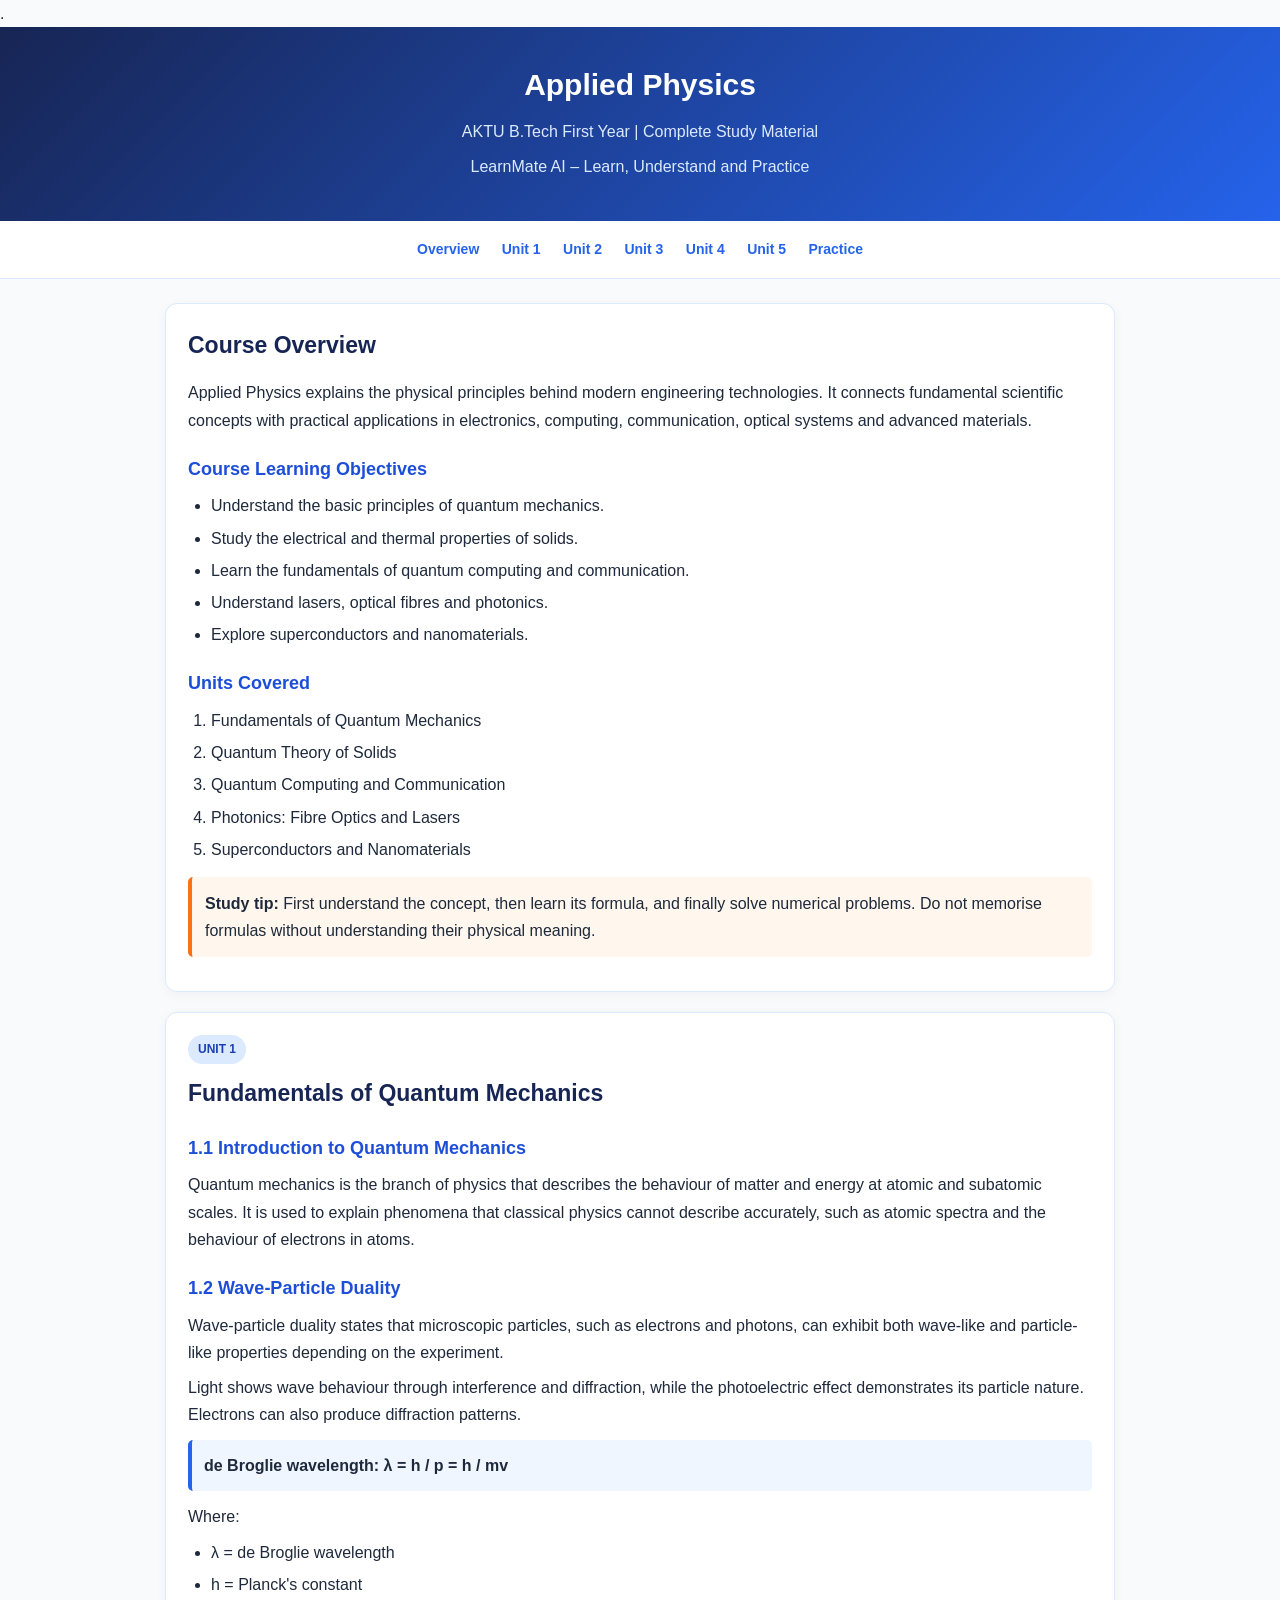
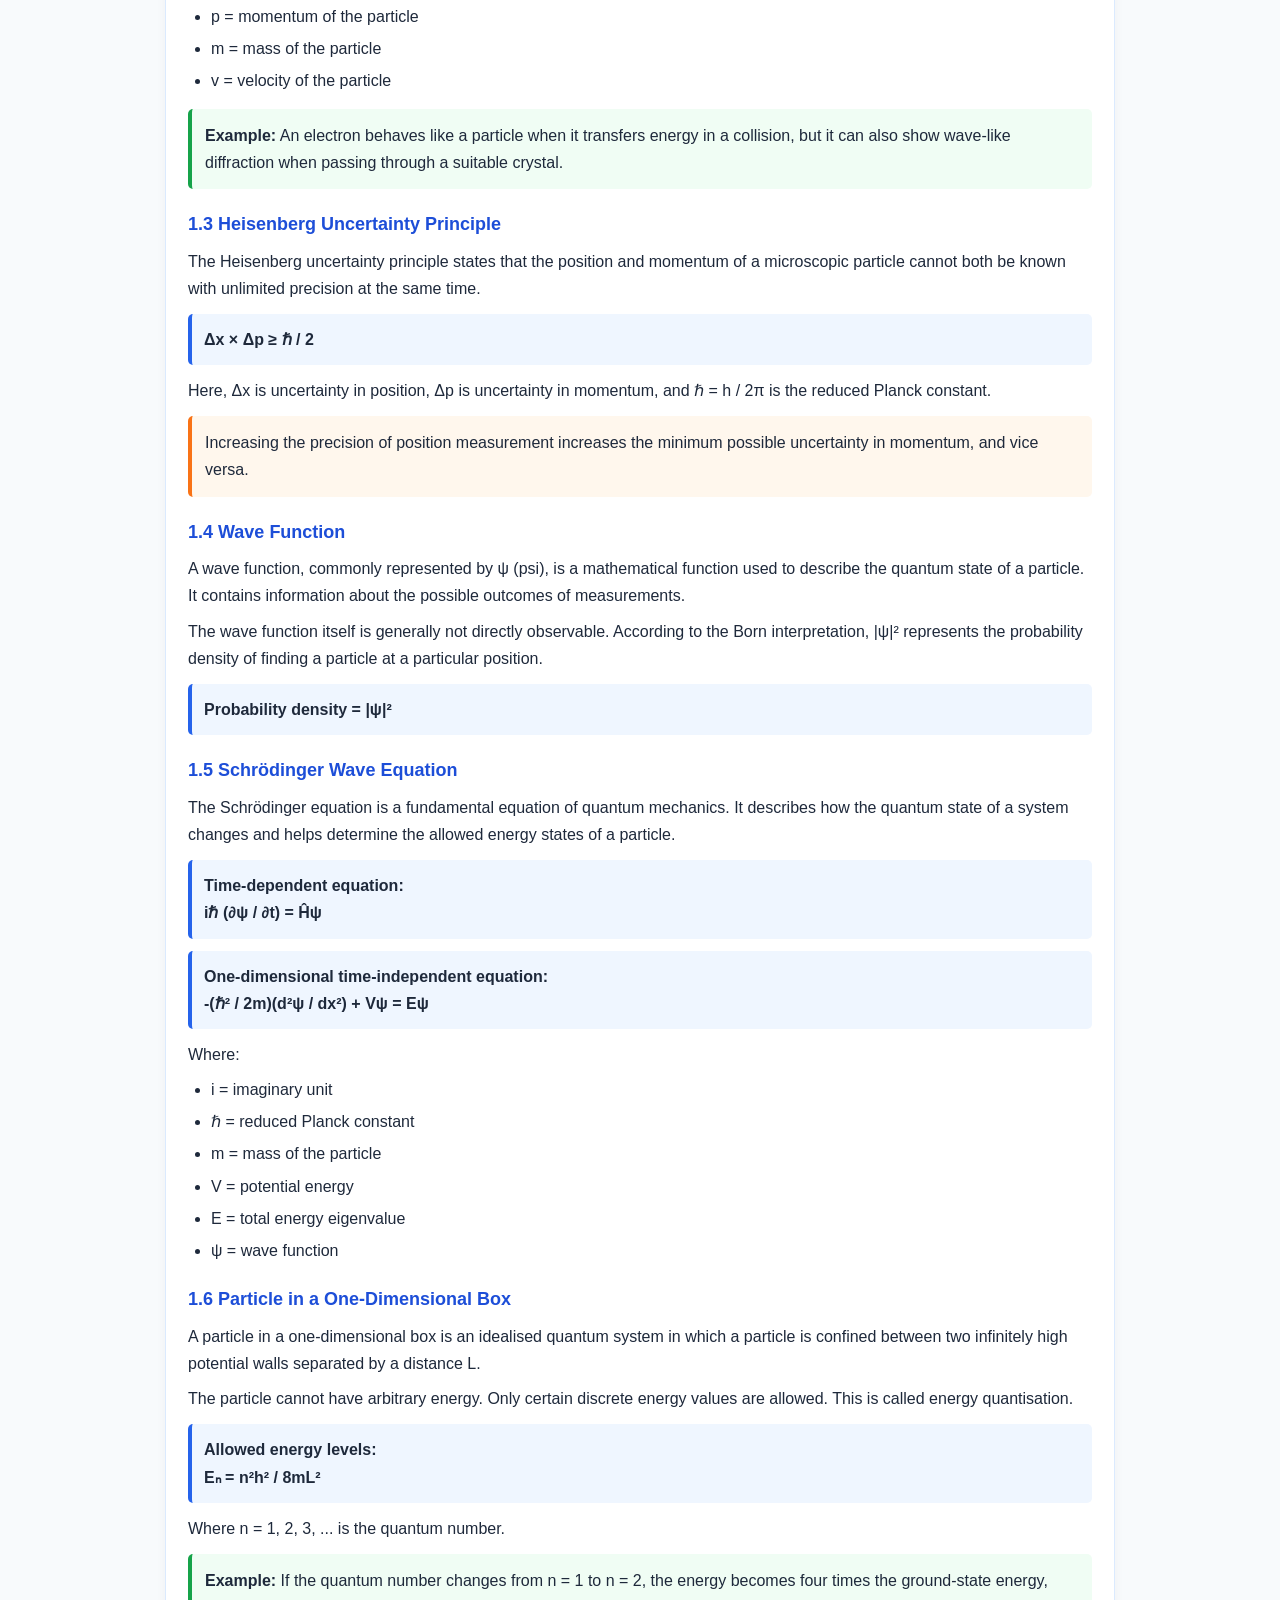
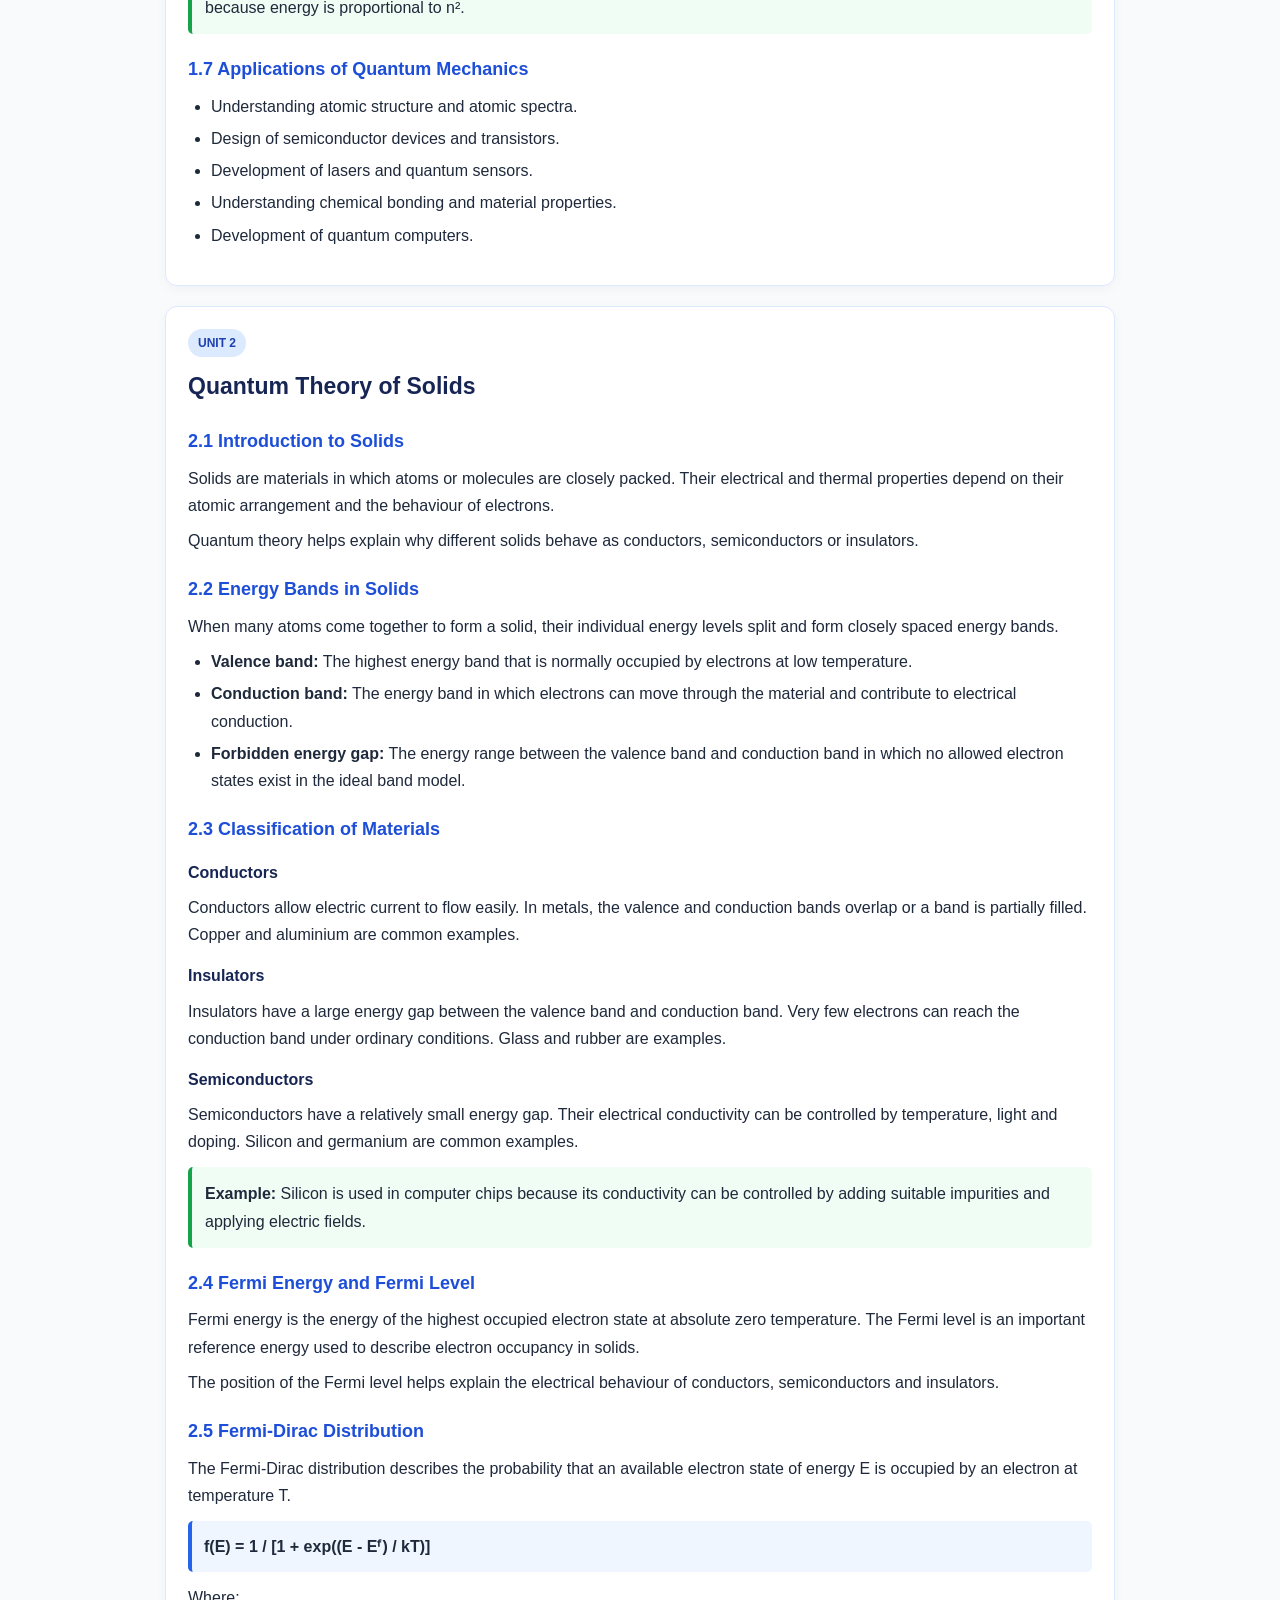
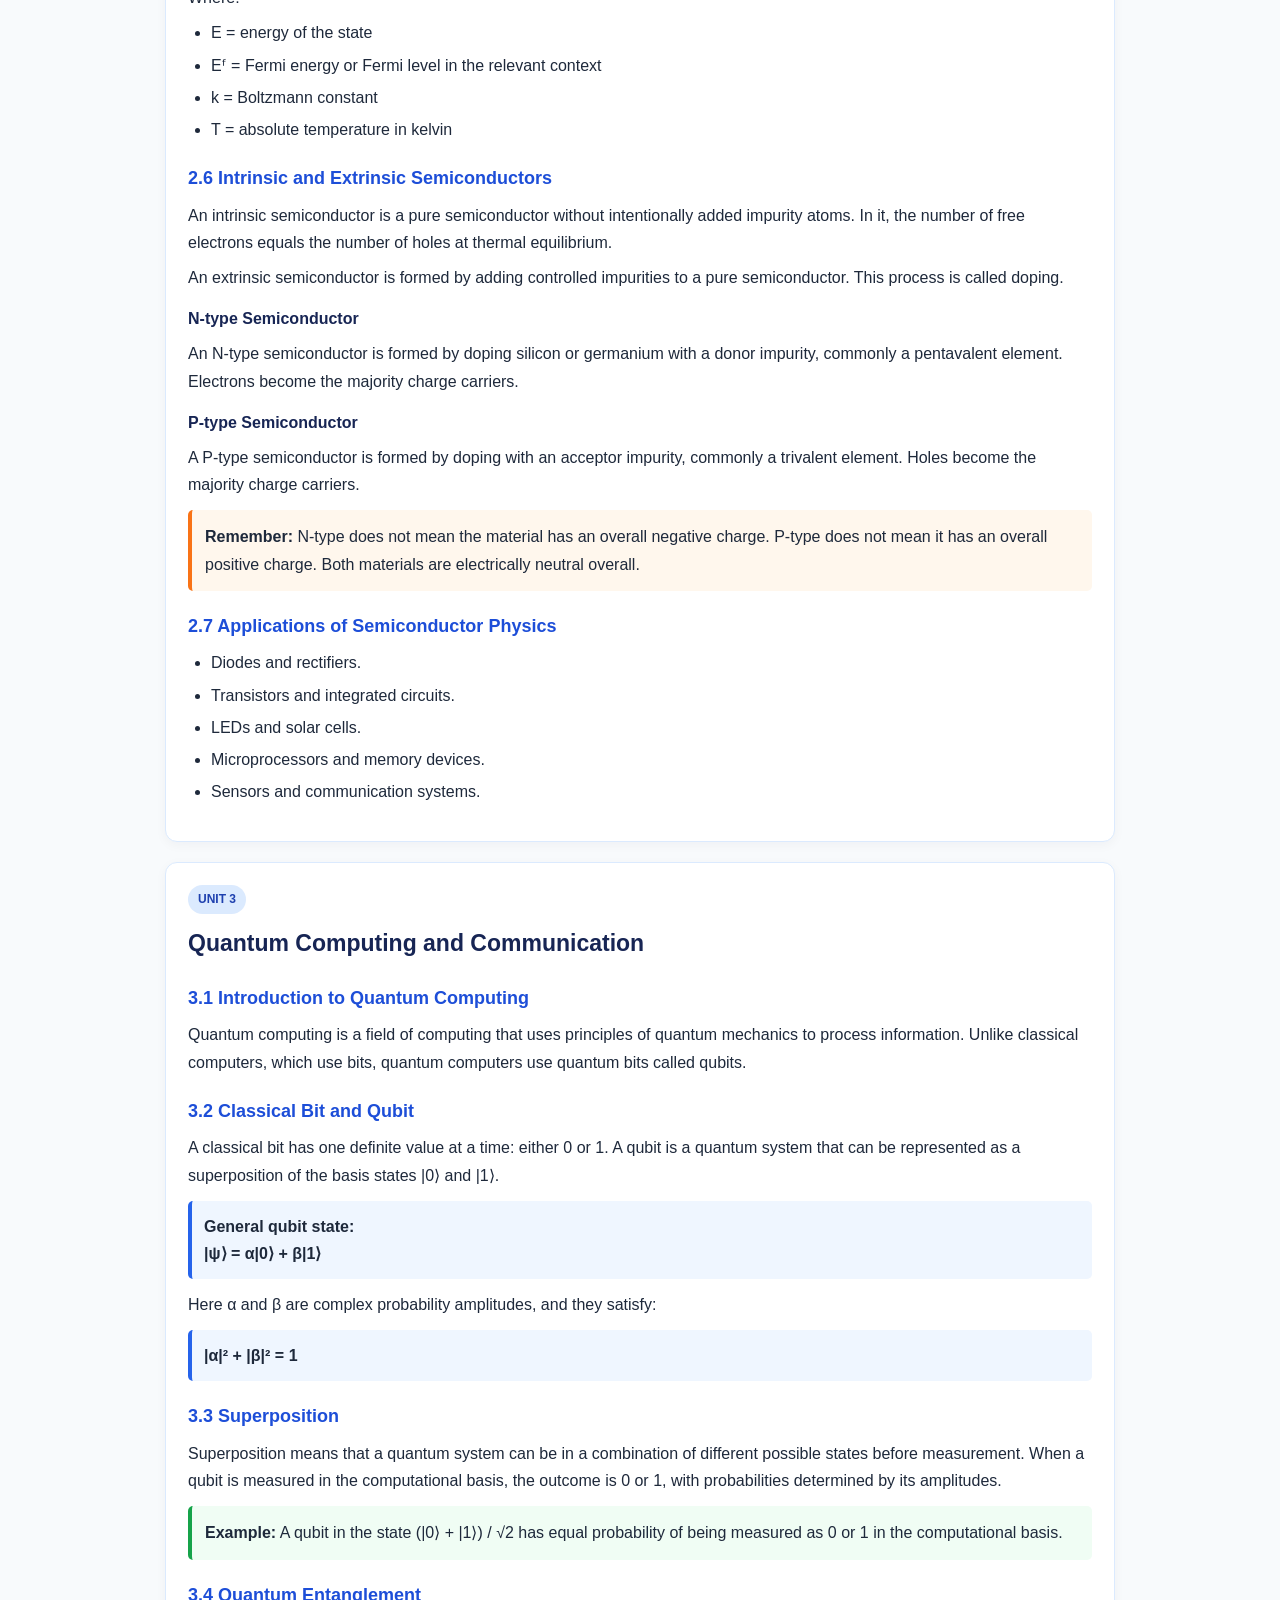
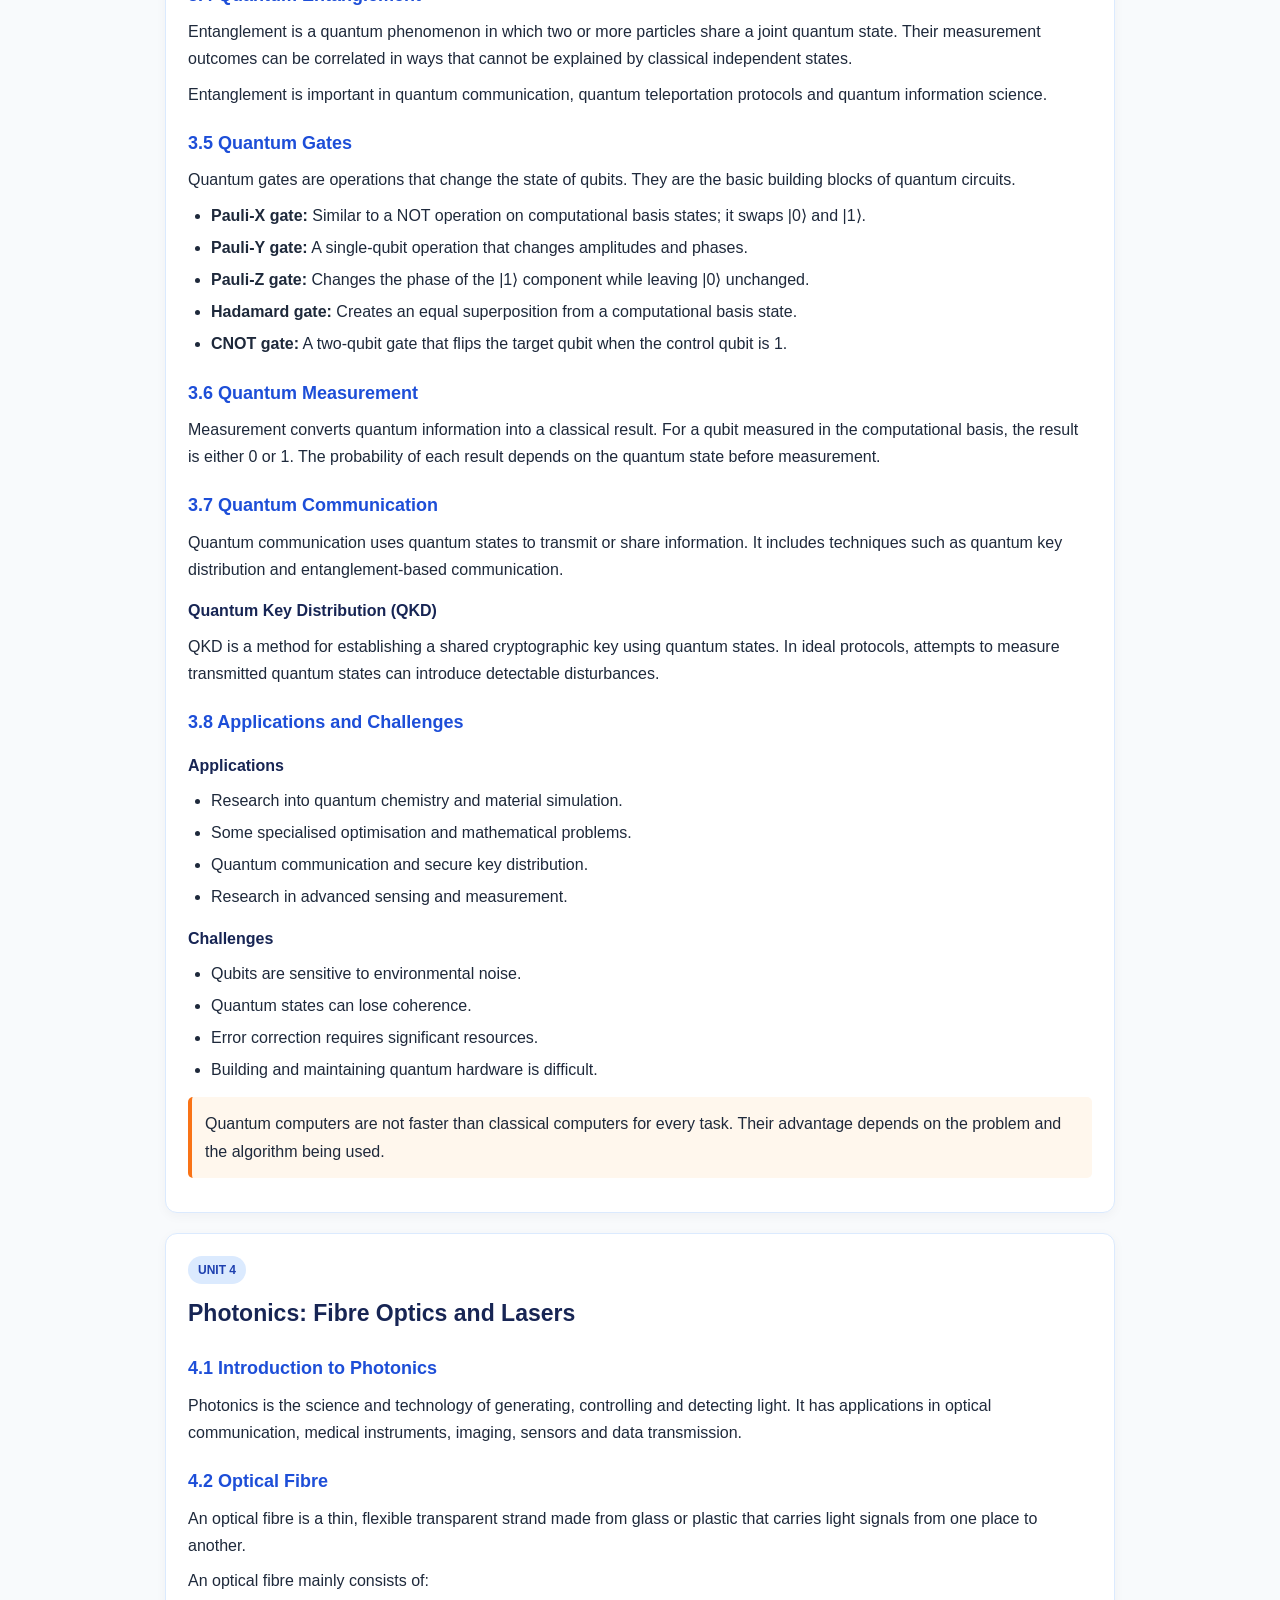
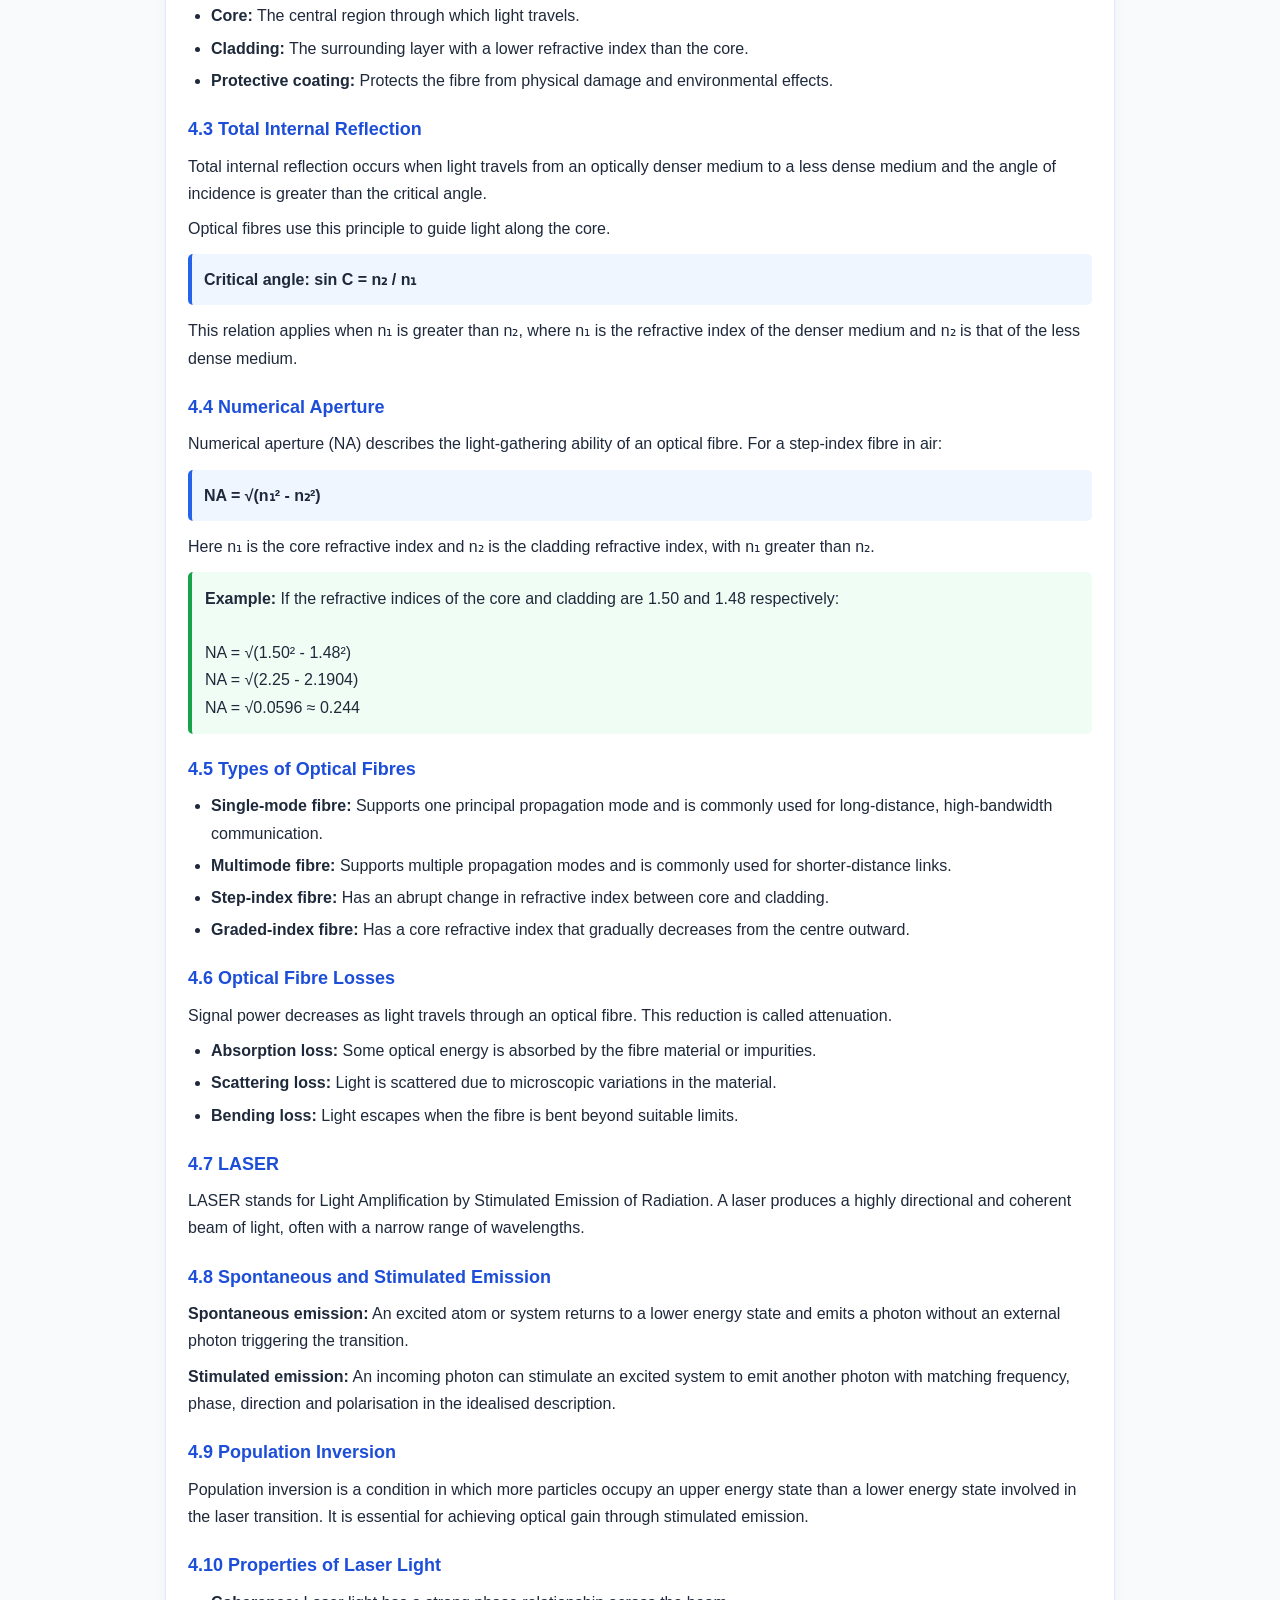
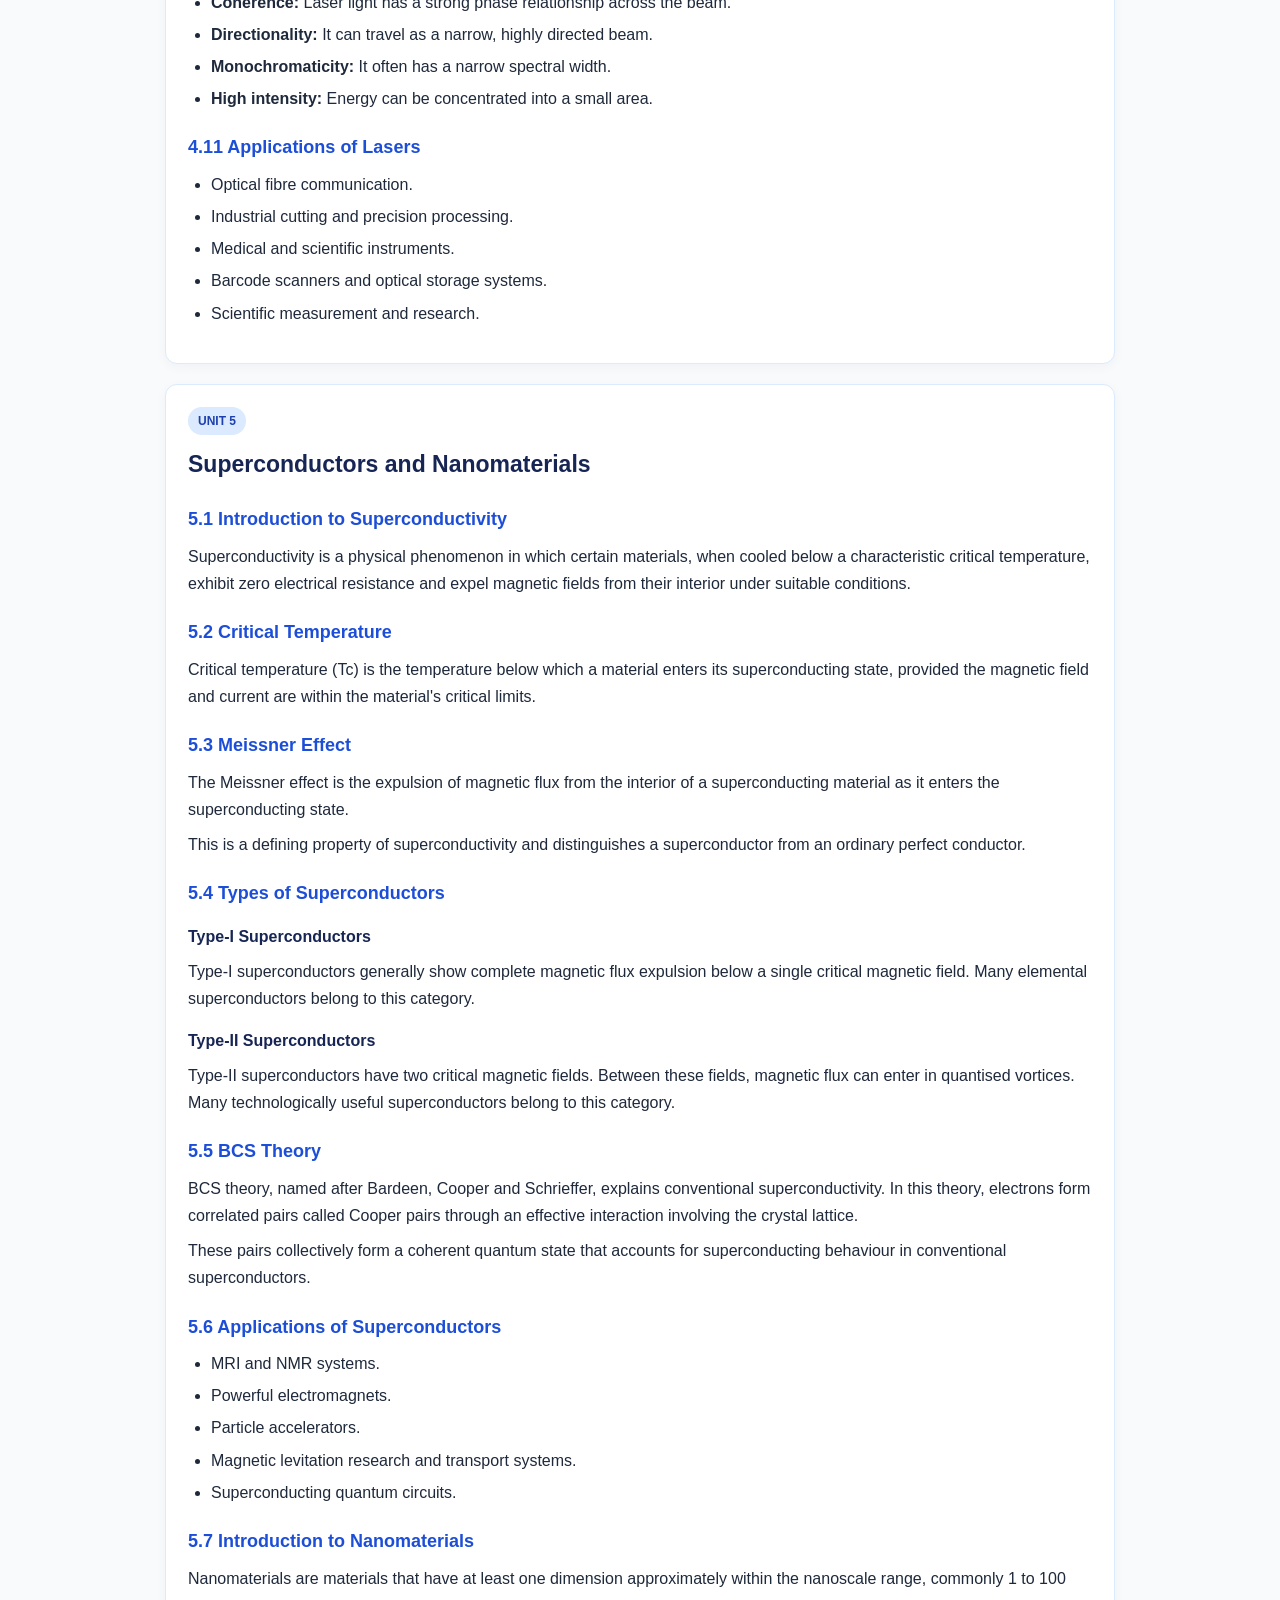
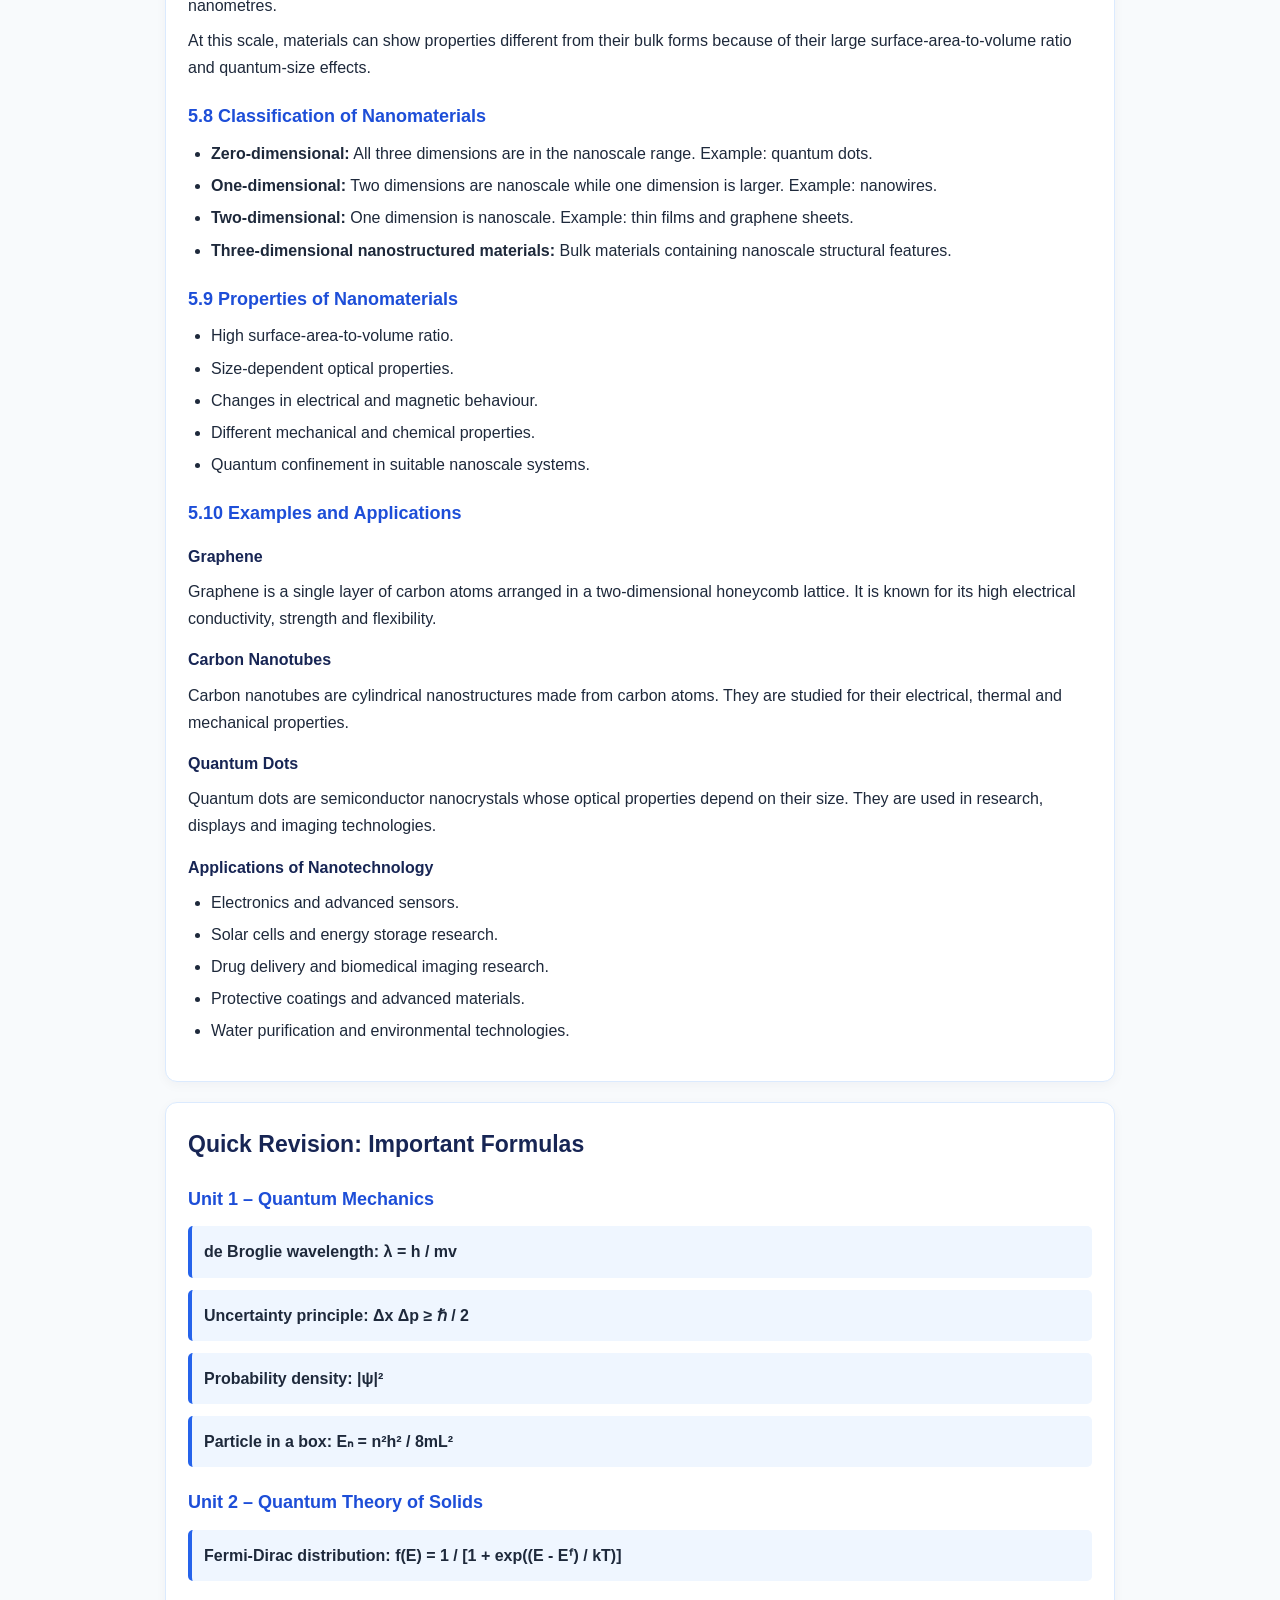
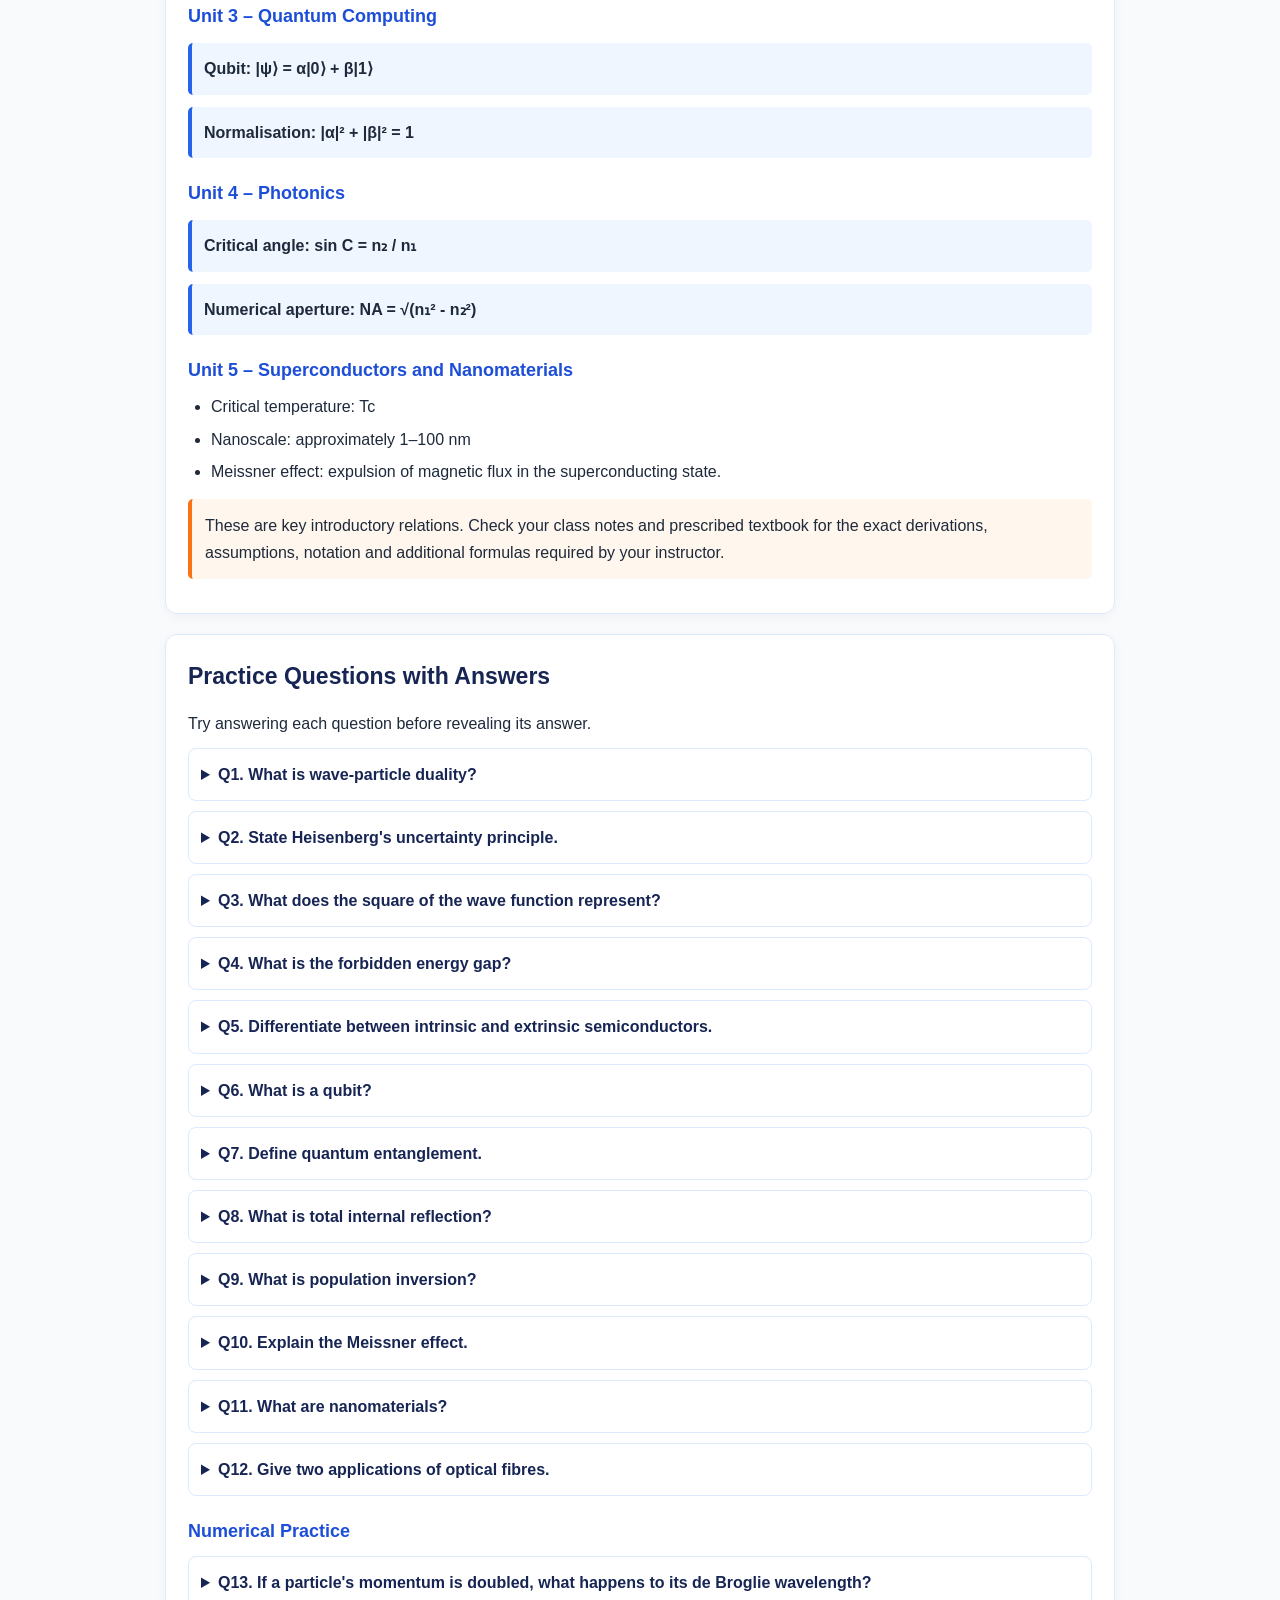
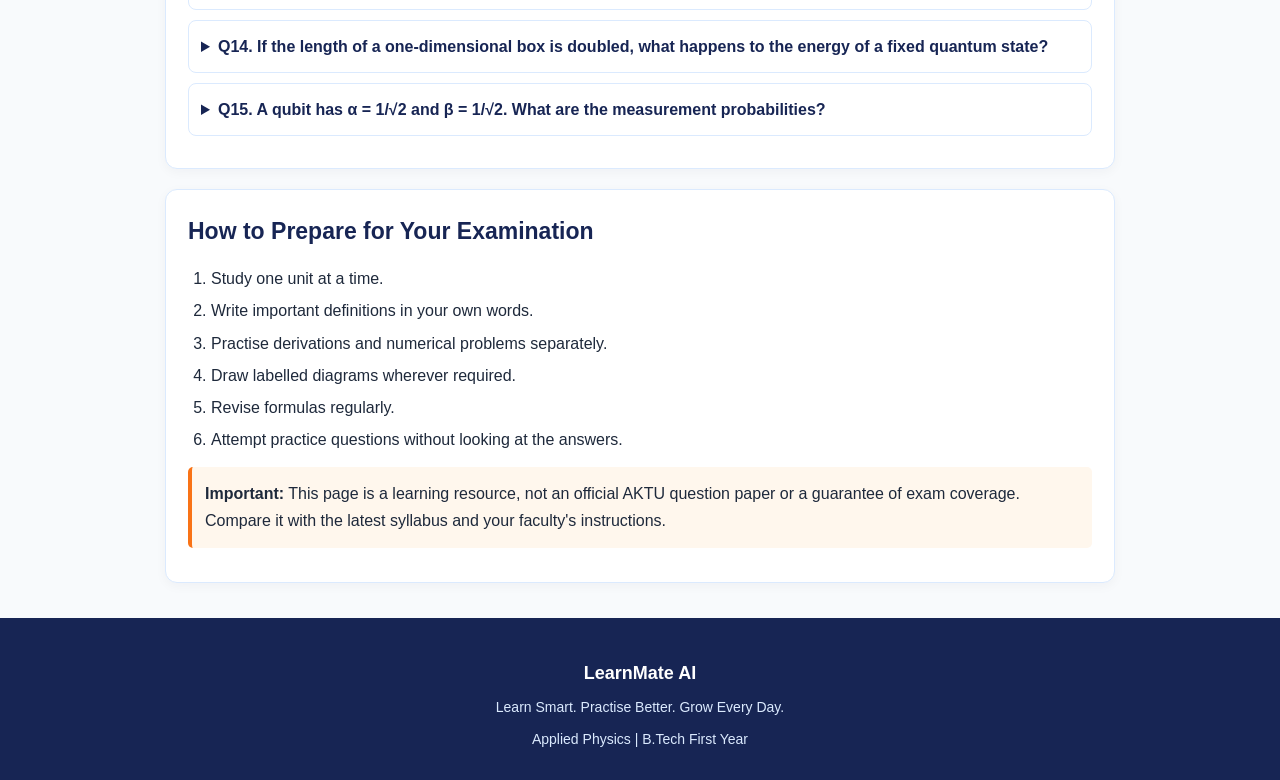
==== commit 1ad16e16: "physics.html" ====
--- a/applied.physics.html
+++ b/applied.physics.html
@@ -1,4 +1,4 @@
-
+.
 <!DOCTYPE html>
 <html lang="en">
 <head>
